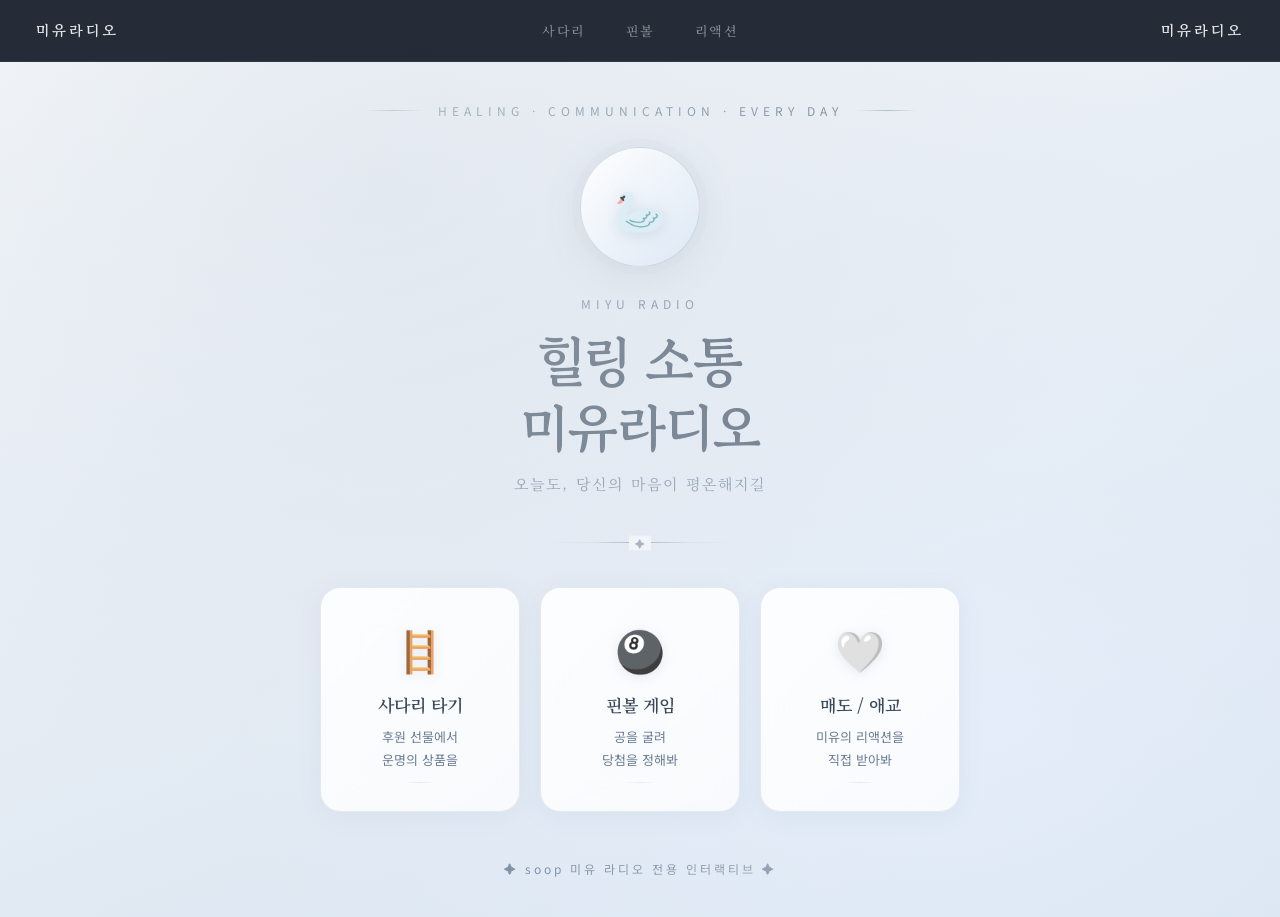
==== index.html @ f124b3e9 "refactor: CSS/JS 인라인 코드 외부 파일 분리 (index, ladder, pinball, reaction) Co-Authored-By: Claude Sonnet 4." ====
﻿<!DOCTYPE html>
<html lang="ko">
<head>
<meta charset="UTF-8">
<meta name="viewport" content="width=device-width, initial-scale=1.0">
<title>힐링 소통 미유라디오</title>
<link rel="preconnect" href="https://fonts.googleapis.com">
<link href="https://fonts.googleapis.com/css2?family=Noto+Serif+KR:wght@300;400;500;600;700&family=Noto+Sans+KR:wght@300;400;500&family=Gowun+Batang:wght@400;700&display=swap" rel="stylesheet">
<link rel="stylesheet" href="css/index.css">
</head>
<body>

<nav class="g-nav">
  <a class="g-nav-brand" href="index.html">미유라디오</a>
  <div class="g-nav-links">
    <a class="g-nav-link" href="ladder.html">사다리</a>
    <a class="g-nav-link" href="pinball.html">핀볼</a>
    <a class="g-nav-link" href="reaction.html">리액션</a>
  </div>
  <a class="g-nav-brand" href="index.html">미유라디오</a>
</nav>

<canvas id="snow-canvas"></canvas>

<!-- ════ INTRO ════ -->
<section id="page-intro" class="page active">
  <div class="intro-ornament">HEALING · COMMUNICATION · EVERY DAY</div>
  <div class="intro-logo-wrap"></div>
  <div class="intro-tag">MIYU RADIO</div>
  <h1 class="intro-title">힐링 소통<br>미유라디오</h1>
  <p class="intro-subtitle">오늘도, 당신의 마음이 평온해지길</p>
  <div class="intro-divider"></div>
  <div class="menu-cards">
    <div class="menu-card" onclick="location.href='ladder.html'">
      <span class="menu-card-icon">🪜</span>
      <div class="menu-card-title">사다리 타기</div>
      <div class="menu-card-desc">후원 선물에서<br>운명의 상품을</div>
      <div class="menu-card-line"></div>
    </div>
    <div class="menu-card" onclick="location.href='pinball.html'">
      <span class="menu-card-icon">🎱</span>
      <div class="menu-card-title">핀볼 게임</div>
      <div class="menu-card-desc">공을 굴려<br>당첨을 정해봐</div>
      <div class="menu-card-line"></div>
    </div>
    <div class="menu-card" onclick="location.href='reaction.html'">
      <span class="menu-card-icon">🤍</span>
      <div class="menu-card-title">매도 / 애교</div>
      <div class="menu-card-desc">미유의 리액션을<br>직접 받아봐</div>
      <div class="menu-card-line"></div>
    </div>
  </div>
  <p class="intro-foot">✦ soop 미유 라디오 전용 인터랙티브 ✦</p>
</section>

<!-- ════ LADDER ════ -->
<section id="page-ladder" class="page sub-page">
  <div class="sub-topbar">
    <div class="back-btn" onclick="goTo('intro')">
      <svg viewBox="0 0 16 16" fill="none" stroke="currentColor" stroke-width="1.8" stroke-linecap="round"><path d="M10 3L5 8l5 5"/></svg>
      홈
    </div>
    <div class="topbar-title">🪜 사다리 타기</div>
    <div class="topbar-right"></div>
  </div>

  <div class="section-head">
    <div class="section-orn">LADDER GAME</div>
    <div class="section-title-main">미유 사다리</div>
  </div>

  <!-- Tier cards — 4개 항상 전체 목록 표시, 클릭 시 아래 expanded 열림 -->
  <div class="tier-row" id="tier-row"></div>
  <div class="tier-expanded" id="tier-expanded">
    <div class="exp-header">
      <div class="exp-num" id="exp-num">1426</div>
      <div>
        <div class="exp-rule" id="exp-rule">3택 2벌칙</div>
        <div style="font-size:11px;color:var(--smoky);margin-top:2px;" id="exp-sub">상품 3개 선택 후 벌칙 2개 선택</div>
      </div>
    </div>
    <div class="exp-divider"></div>

    <!-- step tabs -->
    <div class="step-tabs" id="step-tabs">
      <div class="step-tab active" id="tab-items">① 상품 선택</div>
      <div class="step-tab" id="tab-penalty" style="display:none;">② 벌칙 선택</div>
      <div class="step-tab" id="tab-play">③ 사다리 타기</div>
    </div>

    <!-- items section -->
    <div class="items-section" id="section-items">
      <div class="sel-status"><span id="items-status">0 / 0 선택</span><button class="btn-ghost" onclick="clearItems()">초기화</button></div>
      <div class="items-grid" id="items-grid"></div>
      <div class="cta-row"><button class="btn-primary" onclick="goToStep('penalty')">다음 →</button></div>
    </div>

    <!-- penalty section -->
    <div class="items-section" id="section-penalty" style="display:none;">
      <div class="sel-status"><span id="penalty-status">0 / 0 선택</span><button class="btn-ghost" onclick="clearPenalties()">초기화</button></div>
      <div class="penalty-grid" id="penalty-grid"></div>
      <div class="cta-row">
        <button class="btn-ghost" onclick="goToStep('items')">← 이전</button>
        <button class="btn-primary" onclick="goToStep('play')">사다리 타기 →</button>
      </div>
    </div>

    <!-- play section -->
    <div class="items-section" id="section-play" style="display:none;">
      <div style="text-align:center;padding:20px 0 10px;">
        <p style="font-size:12px;color:var(--smoky);margin-bottom:20px;letter-spacing:.5px;">숫자를 선택하면 사다리가 시작됩니다</p>
        <div class="num-row" id="num-row"></div>
      </div>
      <div class="cta-row" style="justify-content:flex-start;">
        <button class="btn-ghost" onclick="goToStep('penalty')">← 이전</button>
      </div>
    </div>
  </div>
</section>

<!-- ════ PINBALL ════ -->
<section id="page-pinball" class="page sub-page">
  <div class="sub-topbar">
    <div class="back-btn" onclick="goTo('intro')">
      <svg viewBox="0 0 16 16" fill="none" stroke="currentColor" stroke-width="1.8" stroke-linecap="round"><path d="M10 3L5 8l5 5"/></svg>
      홈
    </div>
    <div class="topbar-title">🎱 핀볼 게임</div>
    <div class="topbar-right"></div>
  </div>
  <div class="section-head">
    <div class="section-orn">PINBALL GAME</div>
    <div class="section-title-main">SOS 핀볼 게임</div>
  </div>
  <div class="pinball-layout">
    <div>
      <div style="margin-bottom:12px;">
        <span style="font-family:'Noto Serif KR',serif;font-size:13px;font-weight:600;color:var(--slate);">당첨 리스트</span>
        <span style="font-size:11px;color:var(--smoky);margin-left:8px;">3개 선택</span>
      </div>
      <div class="ball-grid" id="pball-grid"></div>
      <div class="sel-status" style="margin-top:14px;"><span id="pball-status">0 / 3 선택</span><button class="btn-ghost" onclick="clearPball()">초기화</button></div>
      <div class="cta-row"><button class="btn-primary" onclick="launchPinball()">🎱 핀볼 발사!</button></div>
    </div>
    <div>
      <div class="penalty-panel">
        <div class="panel-title">벌칙 리스트 (1택)</div>
        <div id="pen-list"></div>
        <div class="pen-note">공 3개 선택 후<br>벌칙 1개 선택<br>핀볼로 최종 결정!</div>
      </div>
    </div>
  </div>
</section>

<!-- ════ REACTION ════ -->
<section id="page-reaction" class="page sub-page">
  <div class="sub-topbar">
    <div class="back-btn" onclick="goTo('intro')">
      <svg viewBox="0 0 16 16" fill="none" stroke="currentColor" stroke-width="1.8" stroke-linecap="round"><path d="M10 3L5 8l5 5"/></svg>
      홈
    </div>
    <div class="topbar-title">🤍 매도 / 애교</div>
    <div class="topbar-right"></div>
  </div>
  <div class="section-head">
    <div class="section-orn">REACTION BOARD</div>
    <div class="section-title-main">미유 리액션</div>
  </div>
  <div class="reaction-wrap">
    <div class="r-toggle">
      <button class="r-toggle-btn love-active" id="rtb-love" onclick="setMode('love')">💗 애교 모드</button>
      <button class="r-toggle-btn" id="rtb-mad" onclick="setMode('mad')">😤 매도 모드</button>
    </div>

    <!-- 모드 배너 -->
    <div class="mode-banner love-bg" id="mode-banner">
      <div class="banner-em" id="banner-em">🥰</div>
      <div class="banner-text">
        <div class="banner-mode" id="banner-mode">AEGYO MODE</div>
        <div class="banner-title" id="banner-title">애교 모드 ON!</div>
        <div class="banner-desc" id="banner-desc">키워드를 선택하거나 랜덤으로 뽑아봐요 💕</div>
      </div>
    </div>

    <!-- 키워드 그리드 -->
    <div class="kw-top-row">
      <span class="kw-mode-label" id="kw-mode-label">AEGYO · 40</span>
      <button class="random-btn" onclick="randomKeyword()">🎲 랜덤 뽑기</button>
    </div>
    <div class="kw-grid love-grid" id="kw-grid"></div>

    <!-- 대사 카드 -->
    <div class="script-box love-box" id="script-box" style="display:none;">
      <div class="script-header">
        <div class="script-kw-badge" id="script-kw-badge">💗 키워드</div>
        <span class="script-line-count" id="script-line-count"></span>
      </div>
      <hr class="script-divider">
      <div class="script-lines" id="script-lines"></div>
      <div class="script-actions">
        <button class="copy-btn" id="copy-btn" onclick="copyScript()">📋 전체 복사</button>
      </div>
    </div>
  </div>
</section>

<!-- ════ LADDER MODAL ════ -->
<div class="modal-overlay" id="ladder-modal">
  <div class="modal-box" id="ladder-modal-box">
    <button class="modal-close" onclick="closeModal('ladder-modal')">✕</button>
    <div class="modal-title" id="lm-title">🪜 미유 사다리</div>

    <!-- STEP A: 숫자 선택 화면 -->
    <div id="lm-step-pick">
      <div class="lm-pick-desc">번호를 선택하세요</div>
      <div class="num-row" id="lm-numrow"></div>
      <!-- 선택된 상품 미리보기 -->
      <div class="lm-items-preview" id="lm-items-preview"></div>
      <!-- 도전 버튼 (번호 선택 후 활성화) -->
      <div style="text-align:center;margin-top:24px;">
        <button class="lm-start-btn" id="lm-start-btn" onclick="launchLadderAnim()" disabled>도전 !</button>
      </div>
    </div>

    <!-- STEP B: 사다리 애니메이션 화면 -->
    <div id="lm-step-play" style="display:none;">
      <div class="ladder-canvas-wrap">
        <canvas id="ladder-canvas" width="580" height="420"></canvas>
        <!-- 중간 블러 오버레이 -->
        <div class="ladder-blur-mid" id="ladder-blur-mid"></div>
      </div>
      <!-- 결과 공개 -->
      <div id="reveal-area" style="display:none;margin-top:16px;">
        <div class="result-wrap" id="lm-result" style="display:none;">
          <div class="result-label">🎉 당첨 결과</div>
          <div class="result-text" id="lm-result-text"></div>
        </div>
        <button class="reveal-btn" id="reveal-btn" onclick="revealResult()">✦ 결과 공개 ✦</button>
      </div>
      <div class="cta-row" style="margin-top:16px;justify-content:center;">
        <button class="btn-ghost" onclick="resetLadderModal()">← 다시 선택</button>
        <button class="btn-ghost" onclick="closeModal('ladder-modal')">닫기</button>
      </div>
    </div>
  </div>
</div>

<!-- ════ PINBALL MODAL ════ -->
<div class="modal-overlay" id="pball-modal">
  <div class="modal-box" style="text-align:center;">
    <button class="modal-close" onclick="closeModal('pball-modal')">✕</button>
    <div class="modal-title">🎱 핀볼 결과</div>
    <div class="modal-sub" id="pb-sub"></div>
    <canvas id="pball-canvas" width="520" height="340" style="border-radius:12px;display:block;margin:12px auto;max-width:100%;"></canvas>
    <div id="pb-reveal-area" style="display:none;">
      <div class="result-wrap" id="pb-result" style="display:none;">
        <div class="result-label">🎉 운명의 선택</div>
        <div class="result-text" id="pb-result-text"></div>
      </div>
      <button class="reveal-btn" id="pb-reveal-btn" onclick="revealPballResult()">✦ 결과 공개 ✦</button>
    </div>
    <div class="cta-row" style="margin-top:16px;justify-content:center;">
      <button class="btn-ghost" onclick="closeModal('pball-modal')">닫기</button>
      <button class="btn-primary" onclick="runPballAnim()">🎱 다시 발사!</button>
    </div>
  </div>
</div>

<script src="js/index.js"></script>
</body>
</html>
---- css/index.css ----
﻿:root {
  --pure:    #FFFFFF;
  --mist:    #F2F4F7;
  --moonlit: #DCE3EB;
  --smoky:   #A7B4C6;
  --slate:   #6B7C93;
  --ink:     #3a4a5c;
  --accent:  #8fa8c4;
  --pale-b:  #EAF2FF;
  --lavender:#EDE7FA;
  --gold:    #c8b89a;
}
*{margin:0;padding:0;box-sizing:border-box;}
html{scroll-behavior:smooth;}
body{background:var(--mist);font-family:'Noto Sans KR',sans-serif;color:var(--ink);overflow-x:hidden;}

/* ── PARTICLES ── */
#snow-canvas{position:fixed;inset:0;pointer-events:none;z-index:0;opacity:.7;}

/* ── PAGE SYSTEM ── */
.page{display:none;min-height:100vh;position:relative;z-index:1;}
.page.active{display:block;}

/* ════════════════════════════════
   INTRO
════════════════════════════════ */
#page-intro{
  background: linear-gradient(160deg, #f8fafc 0%, #e8eef5 40%, #d8e4f0 100%);
  display:flex; flex-direction:column; align-items:center; justify-content:center;
  min-height:100vh; text-align:center; padding:102px 20px 40px;
  position:relative; overflow:hidden;
}
#page-intro.active{display:flex;}

/* misty overlay */
#page-intro::before{
  content:''; position:absolute; inset:0;
  background: radial-gradient(ellipse at 30% 20%, rgba(220,227,235,.6) 0%, transparent 60%),
              radial-gradient(ellipse at 75% 80%, rgba(234,242,255,.5) 0%, transparent 55%);
  pointer-events:none;
}

.intro-ornament{
  font-size:12px; letter-spacing:5px; color:var(--slate); text-transform:uppercase;
  margin-bottom:28px; font-weight:400;
  display:flex; align-items:center; gap:14px;
}
.intro-ornament::before,.intro-ornament::after{
  content:''; display:block; width:60px; height:1px;
  background:linear-gradient(90deg,transparent,var(--smoky),transparent);
}

.intro-logo-wrap{
  width:120px; height:120px; border-radius:50%; margin:0 auto 28px;
  background:linear-gradient(135deg,#ffffff,#dce8f5);
  border:1.5px solid rgba(167,180,198,.4);
  box-shadow: 0 8px 40px rgba(107,124,147,.12), 0 0 0 8px rgba(220,227,235,.35);
  display:flex; align-items:center; justify-content:center;
  position:relative;
}
.intro-logo-wrap::before{
  content:'🦢'; font-size:42px; filter:drop-shadow(0 2px 8px rgba(107,124,147,.2));
}

.intro-tag{
  font-size:12px; letter-spacing:5px; color:var(--slate); font-weight:400; margin-bottom:14px;
}
.intro-title{
  font-family:'Gowun Batang',serif; font-size:clamp(34px,6vw,54px); font-weight:700;
  color:var(--ink); line-height:1.25; margin-bottom:12px;
  letter-spacing:-1px;
}
.intro-subtitle{
  font-family:'Noto Serif KR',serif; font-size:15px; color:var(--slate); font-weight:400;
  letter-spacing:2px; margin-bottom:48px;
}

.intro-divider{
  width:200px; height:1px; margin:0 auto 44px;
  background:linear-gradient(90deg,transparent,var(--moonlit),var(--smoky),var(--moonlit),transparent);
  position:relative;
}
.intro-divider::before{
  content:'✦'; position:absolute; top:50%; left:50%; transform:translate(-50%,-50%);
  color:var(--smoky); font-size:10px; background:var(--mist); padding:0 6px;
}

.menu-cards{
  display:flex; gap:20px; flex-wrap:wrap; justify-content:center; margin-bottom:48px;
}
.menu-card{
  width:200px; padding:32px 20px 28px;
  background:rgba(255,255,255,.75);
  border:1px solid rgba(167,180,198,.25);
  border-radius:20px; cursor:pointer; text-align:center;
  backdrop-filter:blur(16px);
  box-shadow:0 4px 24px rgba(107,124,147,.08);
  transition:all .35s cubic-bezier(.34,1.56,.64,1);
  position:relative; overflow:hidden;
}
.menu-card::before{
  content:''; position:absolute; inset:0;
  background:linear-gradient(135deg,rgba(255,255,255,.6),transparent);
  border-radius:20px;
}
.menu-card:hover{
  transform:translateY(-8px);
  box-shadow:0 16px 48px rgba(107,124,147,.15);
  border-color:rgba(143,168,196,.4);
}
.menu-card-icon{font-size:40px;margin-bottom:14px;display:block;filter:drop-shadow(0 2px 6px rgba(107,124,147,.15));}
.menu-card-title{
  font-family:'Noto Serif KR',serif; font-size:17px; font-weight:600;
  color:var(--ink); margin-bottom:8px; position:relative;
}
.menu-card-desc{font-size:13px;color:var(--slate);line-height:1.8;position:relative;}
.menu-card-line{
  width:30px;height:1px;margin:10px auto 0;
  background:linear-gradient(90deg,transparent,var(--moonlit),transparent);
}

.intro-foot{font-size:12px;color:var(--slate);letter-spacing:3px;font-weight:400;}

/* ════════════════════════════════
   SHARED LAYOUT
════════════════════════════════ */
.sub-page{
  background:linear-gradient(160deg,#f8fafc 0%,#e8eef5 50%,#dce8f5 100%);
  min-height:100vh; padding:0 0 60px;
  position:relative; overflow-y:auto; overflow-x:hidden;
}
.sub-page.active{display:block;}

/* top bar */
.sub-topbar{
  display:flex; align-items:center; justify-content:space-between;
  padding:20px 32px 0; position:relative; z-index:10;
}
.back-btn{
  display:flex; align-items:center; gap:8px; cursor:pointer;
  font-size:12px; color:var(--smoky); letter-spacing:1px;
  padding:8px 18px; border-radius:20px;
  border:1px solid rgba(167,180,198,.3);
  background:rgba(255,255,255,.6); backdrop-filter:blur(8px);
  transition:all .2s;
}
.back-btn:hover{color:var(--slate);border-color:var(--smoky);}
.back-btn svg{width:13px;height:13px;}

.topbar-title{
  position:absolute;left:50%;transform:translateX(-50%);
  font-family:'Noto Serif KR',serif; font-size:15px; font-weight:500;
  color:var(--slate); letter-spacing:2px;
}
.topbar-right{width:80px;}

/* section title */
.section-head{
  text-align:center; padding:28px 20px 20px;
}
.section-orn{
  font-size:11px;letter-spacing:5px;color:var(--slate);text-transform:uppercase;
  margin-bottom:10px; display:flex; align-items:center; justify-content:center; gap:12px;
}
.section-orn::before,.section-orn::after{
  content:''; display:block; width:40px; height:1px;
  background:linear-gradient(90deg,transparent,var(--smoky));
}
.section-orn::after{background:linear-gradient(90deg,var(--smoky),transparent);}
.section-title-main{
  font-family:'Gowun Batang',serif; font-size:clamp(22px,4vw,30px); font-weight:700;
  color:var(--ink); letter-spacing:-0.5px;
}

/* ════════════════════════════════
   LADDER PAGE
════════════════════════════════ */
#page-ladder{}

/* ── TIER ROW: 4개 나란히, 높이 통일 ── */
.tier-row{
  display:grid;
  grid-template-columns: repeat(4, 1fr);
  gap:16px;
  padding:0 28px;
  /* 19개 아이템 × 32px행 + 헤더(~130px) */
  grid-auto-rows: minmax(740px, auto);
  align-items: stretch;
}

/* 모든 카드: 동일한 높이, 스크롤 없이 전부 표시 */
.tier-card{
  background:rgba(255,255,255,.62);
  border:1.5px solid rgba(167,180,198,.22);
  border-radius:20px;
  padding:22px 18px 20px;
  cursor:pointer; position:relative;
  backdrop-filter:blur(14px);
  box-shadow:0 4px 20px rgba(107,124,147,.06);
  transition:border-color .3s, box-shadow .3s, opacity .3s, filter .3s, transform .35s cubic-bezier(.34,1.56,.64,1);
  display:flex; flex-direction:column;
  min-height:0;
  height:100%;      /* 그리드 행 높이 꽉 채움 */
}
.tier-card::before{
  content:''; position:absolute; inset:0;
  background:linear-gradient(160deg,rgba(255,255,255,.5),transparent);
  border-radius:20px; pointer-events:none;
}
.tier-card:hover{
  transform:translateY(-4px);
  box-shadow:0 12px 36px rgba(107,124,147,.13);
  border-color:rgba(143,168,196,.38);
}

/* 포커스 카드 */
.tier-card.focused{
  background:rgba(255,255,255,.97);
  border-color:var(--accent);
  border-width:2px;
  box-shadow:0 18px 52px rgba(107,124,147,.18), 0 0 0 4px rgba(143,168,196,.13);
  transform:translateY(-6px);
  z-index:5;
}

/* 나머지 카드 흐리게 */
.tier-row.has-focus .tier-card:not(.focused){
  opacity:.45;
  filter:saturate(.6);
}

/* 숫자 */
.tier-num{
  font-family:'Gowun Batang',serif;
  font-size:34px; font-weight:700;
  color:var(--ink); line-height:1;
  text-align:center;
  margin-bottom:2px;
  flex-shrink:0;
  transition:all .3s;
}
.tier-card.focused .tier-num{ color:var(--slate); }

.tier-star{
  font-size:10px; color:var(--slate); letter-spacing:3px;
  text-align:center; margin-bottom:8px; flex-shrink:0;
}

.tier-rule-badge{
  display:block; text-align:center;
  padding:5px 10px; border-radius:20px;
  font-size:11.5px; font-weight:500; letter-spacing:.6px;
  background:rgba(167,180,198,.12); color:var(--slate);
  border:1px solid rgba(167,180,198,.28);
  margin-bottom:10px;
  flex-shrink:0;
  transition:all .3s;
}
.tier-card.focused .tier-rule-badge{
  background:rgba(143,168,196,.18); color:var(--ink);
  border-color:var(--accent);
}

/* 목록 구분선 */
.tier-list-divider{
  width:100%; height:1px; margin-bottom:8px; flex-shrink:0;
  background:linear-gradient(90deg,transparent,rgba(167,180,198,.4),transparent);
}

/* 전체 목록: flex 나머지 공간 채움, 스크롤 없음 */
.tier-items-list{
  flex:1;
  display:flex; flex-direction:column;
  overflow:hidden;       /* 스크롤 없음 */
  min-height:0;
}

/* 아이템 행: flex로 균등 분배 */
.tier-item-row{
  flex:1;
  display:flex; align-items:center; gap:6px;
  padding:0 8px;
  border-bottom:1px solid rgba(167,180,198,.1);
  transition:background .15s, color .15s;
  min-height:28px;   /* 최소 행 높이 보장 */
}
.tier-item-row:last-child{ border-bottom:none; }

.tier-item-dot{
  width:3px; height:3px; border-radius:50%; flex-shrink:0;
  background:rgba(167,180,198,.45);
  transition:background .15s;
}

/* 아이템 텍스트 */
.tier-item-text{
  font-size:12px; color:var(--slate); line-height:1.45;
  transition:color .15s, font-size .2s;
  flex:1;
  word-break:keep-all;
}

/* 포커스 카드 목록 */
.tier-card.focused .tier-item-row{
  border-bottom-color:rgba(167,180,198,.13);
}
.tier-card.focused .tier-item-text{
  font-size:13px;
  color:var(--ink);
}
.tier-card.focused .tier-item-dot{ background:var(--accent); }
.tier-card.focused .tier-item-row:hover{
  background:rgba(143,168,196,.08);
  border-radius:6px;
}
.tier-card.focused .tier-item-row:hover .tier-item-text{ color:var(--slate); }

/* expanded tier panel — tier-row 바로 아래 full width */
.tier-expanded{
  margin:20px 28px 28px;
  background:rgba(255,255,255,.88);
  border:1.5px solid rgba(143,168,196,.3);
  border-radius:20px;
  padding:32px 32px 28px;
  backdrop-filter:blur(16px);
  box-shadow:0 8px 40px rgba(107,124,147,.12);
  display:none;
}
.tier-expanded.visible{display:block;}
.exp-header{
  display:flex; align-items:baseline; gap:12px; margin-bottom:20px;
}
.exp-num{
  font-family:'Gowun Batang',serif; font-size:48px; font-weight:700; color:var(--ink); line-height:1;
}
.exp-rule{
  font-size:12px; color:var(--smoky); letter-spacing:2px;
}
.exp-divider{width:100%;height:1px;background:linear-gradient(90deg,var(--moonlit),transparent);margin-bottom:20px;}

/* step tabs */
.step-tabs{display:flex;gap:0;margin-bottom:20px;}
.step-tab{
  flex:1; padding:10px; text-align:center;
  font-size:12px; letter-spacing:1px; color:var(--smoky);
  border-bottom:2px solid var(--moonlit); cursor:pointer;
  transition:all .2s; font-family:'Noto Serif KR',serif;
}
.step-tab.active{color:var(--slate);border-bottom-color:var(--slate);}
.step-tab.done{color:var(--accent);border-bottom-color:var(--accent);}

/* items grid */
.items-section{margin-bottom:20px;}
.items-grid{
  display:grid; gap:8px;
  grid-template-columns:repeat(auto-fill,minmax(160px,1fr));
}
.item-chip{
  padding:12px 15px; border-radius:12px;
  background:rgba(255,255,255,.7);
  border:1px solid rgba(167,180,198,.2);
  font-size:13px; color:var(--ink); cursor:pointer;
  transition:all .22s cubic-bezier(.34,1.56,.64,1);
  position:relative; line-height:1.5;
  font-family:'Noto Sans KR',sans-serif;
}
.item-chip:hover{
  transform:translateY(-3px);
  border-color:rgba(143,168,196,.4);
  box-shadow:0 6px 18px rgba(107,124,147,.1);
}
.item-chip.selected{
  background:rgba(143,168,196,.15);
  border-color:var(--accent);
  color:var(--slate);
}
.item-chip.selected::after{
  content:'✓'; position:absolute; top:5px; right:8px;
  font-size:9px; color:var(--accent);
}

/* penalty grid */
.penalty-grid{
  display:grid; gap:8px;
  grid-template-columns:repeat(auto-fill,minmax(140px,1fr));
}
.penalty-chip{
  padding:11px 14px; border-radius:12px;
  background:rgba(255,255,255,.6);
  border:1px solid rgba(167,180,198,.2);
  font-size:13px; color:var(--ink); cursor:pointer;
  transition:all .22s cubic-bezier(.34,1.56,.64,1);
  display:flex; align-items:center; gap:8px;
}
.penalty-chip:hover{border-color:rgba(143,168,196,.4);transform:translateY(-2px);}
.penalty-chip.selected{
  background:rgba(200,184,154,.12);
  border-color:var(--gold);
  color:var(--slate);
}
.p-icon{font-size:16px;flex-shrink:0;}

/* sel count */
.sel-status{
  display:flex; align-items:center; justify-content:space-between;
  margin-bottom:14px; font-size:12px; color:var(--smoky);
}
.sel-status span{color:var(--slate);font-weight:500;}

/* cta row */
.cta-row{display:flex;gap:10px;flex-wrap:wrap;justify-content:flex-end;margin-top:20px;}
.btn-ghost{
  padding:10px 24px; border-radius:50px; cursor:pointer;
  border:1px solid rgba(167,180,198,.35); background:transparent;
  font-size:12px; color:var(--smoky); letter-spacing:.5px;
  font-family:'Noto Sans KR',sans-serif;
  transition:all .2s;
}
.btn-ghost:hover{border-color:var(--smoky);color:var(--slate);}
.btn-primary{
  padding:11px 32px; border-radius:50px; cursor:pointer;
  background:linear-gradient(135deg,var(--slate),var(--accent));
  border:none; color:#fff; font-size:13px; font-weight:500;
  letter-spacing:.5px; font-family:'Noto Sans KR',sans-serif;
  box-shadow:0 4px 16px rgba(107,124,147,.25);
  transition:all .25s;
}
.btn-primary:hover{transform:translateY(-2px);box-shadow:0 8px 24px rgba(107,124,147,.3);}

/* ── MODAL OVERLAY & BOX ── */
.modal-overlay{
  position:fixed; inset:0; z-index:2000;
  background:rgba(30,40,55,.55); backdrop-filter:blur(14px);
  display:flex; align-items:flex-start; justify-content:center;
  padding-top:48px;
  opacity:0; pointer-events:none;
  transition:opacity .3s;
}
.modal-overlay.open{ opacity:1; pointer-events:all; }

.modal-box{
  background:linear-gradient(160deg,#f8fafc 0%,#eaf0f7 100%);
  border:1.5px solid rgba(143,168,196,.3);
  border-radius:24px;
  padding:40px 36px 32px;
  width:min(680px,94vw); max-height:calc(100vh - 72px);
  overflow-y:auto;
  box-shadow:0 8px 60px rgba(30,40,55,.22), 0 0 0 1px rgba(255,255,255,.6) inset;
  /* 위에서 내려오는 애니메이션 */
  transform:translateY(-28px) scale(.98);
  transition:transform .38s cubic-bezier(.34,1.56,.64,1);
  position:relative;
}
.modal-overlay.open .modal-box{ transform:translateY(0) scale(1); }

/* X 닫기 버튼 — 우측 상단 고정, 눈에 잘 띄게 */
.modal-close{
  position:absolute; top:14px; right:16px;
  width:34px; height:34px; border-radius:50%;
  background:rgba(167,180,198,.15);
  border:1px solid rgba(167,180,198,.28);
  display:flex; align-items:center; justify-content:center;
  cursor:pointer; font-size:15px; color:var(--slate);
  transition:all .2s; line-height:1;
}
.modal-close:hover{
  background:rgba(107,124,147,.15);
  color:var(--ink);
  transform:rotate(90deg);
}

.modal-title{
  font-family:'Gowun Batang',serif; font-size:22px; font-weight:700;
  color:var(--ink); margin-bottom:6px; text-align:center;
}
.modal-sub{font-size:13px;color:var(--slate);text-align:center;letter-spacing:.5px;margin-bottom:20px;}

/* number picker row */
.num-row{
  display:flex; gap:10px; justify-content:center; margin-bottom:24px; flex-wrap:wrap;
}
.num-ball{
  width:52px;height:52px;border-radius:50%;
  background:rgba(255,255,255,.8);
  border:1.5px solid rgba(167,180,198,.3);
  display:flex;align-items:center;justify-content:center;
  font-family:'Gowun Batang',serif;font-size:20px;font-weight:700;color:var(--ink);
  cursor:pointer;
  box-shadow:0 4px 14px rgba(107,124,147,.1);
  transition:all .25s cubic-bezier(.34,1.56,.64,1);
}
.num-ball:hover{transform:scale(1.1);box-shadow:0 8px 24px rgba(107,124,147,.18);}
.num-ball.picked{
  background:linear-gradient(135deg,#dce8f5,#c8d8ec);
  border-color:var(--accent);
  color:var(--slate);
  box-shadow:0 0 0 3px rgba(143,168,196,.2), 0 8px 24px rgba(107,124,147,.15);
  transform:scale(1.12);
}

#ladder-canvas{display:block;margin:0 auto 20px;border-radius:12px;max-width:100%;}

/* result reveal */
.result-wrap{
  background:rgba(255,255,255,.7); border:1px solid rgba(167,180,198,.3);
  border-radius:16px; padding:20px; text-align:center; margin-bottom:18px;
}
.result-label{font-size:11px;letter-spacing:3px;color:var(--slate);margin-bottom:8px;text-transform:uppercase;}
.result-text{
  font-family:'Gowun Batang',serif; font-size:26px; font-weight:700;
  color:var(--ink);
}
.result-text span{color:var(--slate);}

/* ── LADDER MODAL 전용 ── */
.lm-pick-desc{
  text-align:center; font-size:12px; color:var(--smoky);
  letter-spacing:1px; margin-bottom:18px;
}

/* 선택한 번호 강조 */
.num-ball.picked{
  background:linear-gradient(135deg,#dce8f5,#c8d8ec);
  border-color:var(--accent);
  color:var(--slate);
  box-shadow:0 0 0 3px rgba(143,168,196,.2), 0 8px 24px rgba(107,124,147,.15);
  transform:scale(1.15);
}

/* 상품 미리보기 */
.lm-items-preview{
  display:flex; flex-wrap:wrap; gap:8px;
  justify-content:center; margin-top:20px;
}
.lm-item-tag{
  padding:7px 16px; border-radius:20px;
  background:rgba(255,255,255,.75);
  border:1px solid rgba(167,180,198,.3);
  font-size:12px; color:var(--ink);
  font-family:'Noto Serif KR',serif;
  box-shadow:0 2px 8px rgba(107,124,147,.07);
}

/* 도전 버튼 */
.lm-start-btn{
  padding:13px 52px; border-radius:50px; cursor:pointer;
  font-family:'Gowun Batang',serif; font-size:18px; font-weight:700;
  letter-spacing:2px; color:#fff;
  background:linear-gradient(135deg,var(--slate),var(--accent));
  border:none;
  box-shadow:0 6px 24px rgba(107,124,147,.28);
  transition:all .25s;
  position:relative; overflow:hidden;
}
.lm-start-btn::before{
  content:''; position:absolute; inset:0;
  background:linear-gradient(135deg,rgba(255,255,255,.15),transparent);
}
.lm-start-btn:hover:not(:disabled){
  transform:translateY(-3px) scale(1.03);
  box-shadow:0 10px 32px rgba(107,124,147,.35);
}
.lm-start-btn:disabled{
  background:rgba(167,180,198,.3); color:rgba(107,124,147,.5);
  box-shadow:none; cursor:not-allowed;
}

/* 캔버스 감싸는 컨테이너 + 블러 레이어 */
.ladder-canvas-wrap{
  position:relative; border-radius:14px; overflow:hidden;
  margin-bottom:4px;
}
#ladder-canvas{
  display:block; width:100%; height:auto;
  border-radius:14px;
}
/* 사다리 중간 구간 블러 */
.ladder-blur-mid{
  position:absolute;
  left:0; right:0;
  /* 위 20% ~ 아래 20% 사이 구간만 블러 */
  top:20%; height:60%;
  background:rgba(232,238,245,.55);
  backdrop-filter:blur(6px);
  -webkit-backdrop-filter:blur(6px);
  pointer-events:none;
  /* 위아래 페이드 */
  -webkit-mask-image:linear-gradient(to bottom,
    transparent 0%, black 12%, black 88%, transparent 100%);
  mask-image:linear-gradient(to bottom,
    transparent 0%, black 12%, black 88%, transparent 100%);
  transition:opacity .4s;
}
.ladder-blur-mid.hide{ opacity:0; }

.reveal-btn{
  padding:11px 36px; border-radius:50px; cursor:pointer;
  background:rgba(255,255,255,.8); border:1.5px solid rgba(167,180,198,.4);
  font-size:13px; color:var(--slate); letter-spacing:1px;
  font-family:'Noto Serif KR',serif;
  box-shadow:0 4px 14px rgba(107,124,147,.1);
  transition:all .25s; display:block; margin:0 auto;
}
.reveal-btn:hover{background:rgba(255,255,255,.95);transform:translateY(-2px);box-shadow:0 8px 24px rgba(107,124,147,.15);}

/* ════════════════════════════════
   PINBALL PAGE
════════════════════════════════ */
.pinball-layout{
  display:grid; grid-template-columns:1fr 260px; gap:20px;
  padding:0 24px 20px;
}
.ball-grid{
  display:grid; grid-template-columns:repeat(4,1fr); gap:10px;
}
.ball-card{
  aspect-ratio:1; border-radius:50%;
  background:radial-gradient(circle at 35% 30%, rgba(255,255,255,.9), rgba(220,232,245,.7) 50%, rgba(143,168,196,.3));
  border:1.5px solid rgba(167,180,198,.3);
  display:flex;flex-direction:column;align-items:center;justify-content:center;
  cursor:pointer; text-align:center; padding:8px;
  box-shadow:0 4px 16px rgba(107,124,147,.1), inset 0 1px 0 rgba(255,255,255,.8);
  transition:all .3s cubic-bezier(.34,1.56,.64,1);
}
.ball-card:hover{transform:scale(1.08) translateY(-3px);box-shadow:0 10px 30px rgba(107,124,147,.18);}
.ball-card.selected{
  background:radial-gradient(circle at 35% 30%,rgba(255,255,255,.95),rgba(180,200,225,.8) 50%,rgba(107,124,147,.4));
  border-color:var(--accent);
  box-shadow:0 0 0 3px rgba(143,168,196,.2), 0 8px 24px rgba(107,124,147,.18);
}
.ball-n{font-size:10px;color:rgba(107,124,147,.7);margin-bottom:2px;}
.ball-ic{font-size:20px;margin-bottom:4px;}
.ball-tx{font-size:11px;font-weight:500;color:var(--ink);line-height:1.4;word-break:keep-all;}

.penalty-panel{
  background:rgba(255,255,255,.65); border:1px solid rgba(167,180,198,.25);
  border-radius:18px; padding:20px; backdrop-filter:blur(12px);
}
.panel-title{
  font-family:'Noto Serif KR',serif; font-size:13px; font-weight:600;
  color:var(--slate); margin-bottom:14px; text-align:center; letter-spacing:1px;
}
.pen-item{
  display:flex;align-items:center;gap:8px;padding:10px 12px;
  border-radius:10px; cursor:pointer;
  border:1px solid rgba(167,180,198,.15);
  background:rgba(255,255,255,.4);
  margin-bottom:6px; transition:all .2s;
  font-size:13px;color:var(--ink);
}
.pen-item:hover{border-color:rgba(143,168,196,.35);background:rgba(255,255,255,.7);}
.pen-item.selected{background:rgba(200,184,154,.1);border-color:var(--gold);}
.pen-note{
  margin-top:14px;padding:12px;border-radius:10px;
  background:rgba(167,180,198,.08);
  font-size:12px;color:var(--slate);line-height:1.8;text-align:center;
  border:1px solid rgba(167,180,198,.15);
}

/* ════════════════════════════════
   REACTION PAGE
════════════════════════════════ */
.reaction-wrap{max-width:860px;margin:0 auto;padding:0 24px 32px;}

/* ── 모드 토글 ── */
.r-toggle{
  display:flex;gap:0;justify-content:center;margin-bottom:24px;
  border-radius:50px; background:rgba(255,255,255,.5);
  border:1px solid rgba(167,180,198,.25); padding:4px;
  width:fit-content; margin-left:auto;margin-right:auto;
}
.r-toggle-btn{
  padding:11px 40px; border-radius:50px; cursor:pointer; border:none;
  font-family:'Noto Serif KR',serif; font-size:13px; font-weight:500;
  background:transparent; color:var(--smoky); transition:all .3s; letter-spacing:.5px;
}
.r-toggle-btn.love-active{
  background:linear-gradient(135deg,#f4d6e8,#dce8f5);
  color:var(--slate); box-shadow:0 4px 14px rgba(167,180,198,.2);
}
.r-toggle-btn.mad-active{
  background:linear-gradient(135deg,#6b2c2c,#3d1515);
  color:#f5d5d5; box-shadow:0 4px 14px rgba(80,20,20,.3);
}

/* ── 모드 배너 ── */
.mode-banner{
  border-radius:20px; padding:28px 32px; margin-bottom:22px;
  display:flex; align-items:center; gap:22px;
  backdrop-filter:blur(16px); transition:all .4s;
  border:1.5px solid rgba(167,180,198,.2);
  position:relative; overflow:hidden;
}
.mode-banner.love-bg{
  background:linear-gradient(135deg,rgba(252,240,248,.85),rgba(234,228,248,.7),rgba(220,232,248,.6));
  border-color:rgba(210,180,220,.25);
}
.mode-banner.mad-bg{
  background:linear-gradient(135deg,rgba(40,18,18,.88),rgba(60,20,20,.8),rgba(35,12,12,.9));
  border-color:rgba(120,40,40,.35);
}
.mode-banner::before{
  content:''; position:absolute; inset:0; pointer-events:none;
  background:radial-gradient(ellipse at 80% 50%, rgba(255,255,255,.06) 0%, transparent 65%);
}
.banner-em{font-size:58px;flex-shrink:0;filter:drop-shadow(0 4px 12px rgba(0,0,0,.1));}
.banner-text{flex:1;}
.banner-mode{
  font-size:10px; letter-spacing:5px; font-weight:500; margin-bottom:6px;
  font-family:'Noto Serif KR',serif;
}
.love-bg .banner-mode{color:rgba(160,90,130,.8);}
.mad-bg  .banner-mode{color:rgba(200,120,100,.7);}
.banner-title{
  font-family:'Gowun Batang',serif; font-size:22px; font-weight:700;
  line-height:1.3; margin-bottom:6px;
}
.love-bg .banner-title{color:#4a3060;}
.mad-bg  .banner-title{color:#f0d0c8;}
.banner-desc{font-size:12.5px; line-height:1.8;}
.love-bg .banner-desc{color:rgba(100,70,110,.7);}
.mad-bg  .banner-desc{color:rgba(210,170,160,.65);}

/* ── 키워드 그리드 상단 행 ── */
.kw-top-row{
  display:flex;justify-content:space-between;align-items:center;
  margin-bottom:12px; padding:0 2px;
}
.kw-mode-label{
  font-family:'Noto Serif KR',serif;font-size:11px;
  color:var(--smoky);letter-spacing:3px;
}
.random-btn{
  padding:8px 22px; border-radius:50px; cursor:pointer;
  border:1.5px solid rgba(167,180,198,.3); background:rgba(255,255,255,.65);
  font-size:12px; color:var(--slate); transition:all .22s;
  font-family:'Noto Serif KR',serif; letter-spacing:.3px;
  box-shadow:0 2px 8px rgba(107,124,147,.08);
}
.random-btn:hover{background:rgba(255,255,255,.95);border-color:rgba(143,168,196,.5);transform:translateY(-1px);}

/* ── 키워드 그리드 ── */
.kw-grid{
  display:grid; grid-template-columns:repeat(auto-fill,minmax(84px,1fr));
  gap:8px; margin-bottom:20px;
}
.kw-btn{
  padding:10px 6px; border-radius:13px; cursor:pointer; border:1.5px solid;
  font-size:12px; font-weight:500; text-align:center;
  transition:all .22s cubic-bezier(.34,1.56,.64,1);
  font-family:'Noto Sans KR',sans-serif; line-height:1.3;
  backdrop-filter:blur(8px);
}
/* 애교 기본 */
.kw-grid.love-grid .kw-btn{
  background:rgba(255,255,255,.6); border-color:rgba(200,180,215,.25); color:var(--ink);
}
.kw-grid.love-grid .kw-btn:hover{
  background:rgba(252,235,248,.8); border-color:rgba(200,150,210,.4);
  transform:translateY(-3px) scale(1.03); box-shadow:0 6px 18px rgba(180,130,200,.15);
}
.kw-grid.love-grid .kw-btn.active-kw{
  background:linear-gradient(135deg,rgba(248,220,238,.9),rgba(228,215,248,.8));
  border-color:rgba(190,130,200,.5); color:#7a3870;
  box-shadow:0 4px 16px rgba(180,120,200,.2);
}
/* 매도 기본 */
.kw-grid.mad-grid .kw-btn{
  background:rgba(40,15,15,.65); border-color:rgba(120,50,50,.3); color:#d5b5b5;
}
.kw-grid.mad-grid .kw-btn:hover{
  background:rgba(80,20,20,.75); border-color:rgba(160,60,60,.5);
  transform:translateY(-3px) scale(1.03); box-shadow:0 6px 18px rgba(100,20,20,.25);
}
.kw-grid.mad-grid .kw-btn.active-kw{
  background:linear-gradient(135deg,rgba(120,30,30,.9),rgba(80,15,15,.85));
  border-color:rgba(180,60,60,.6); color:#ffd5c8;
  box-shadow:0 4px 16px rgba(120,30,30,.35);
}

/* ── 대사 카드 ── */
.script-box{
  border-radius:20px; padding:28px 30px;
  backdrop-filter:blur(16px); border:1.5px solid;
  animation:slide-up .3s cubic-bezier(.34,1.56,.64,1);
}
@keyframes slide-up{from{opacity:0;transform:translateY(12px)}to{opacity:1;transform:translateY(0)}}
.script-box.love-box{
  background:linear-gradient(145deg,rgba(255,248,253,.9),rgba(244,236,255,.8));
  border-color:rgba(210,180,225,.3);
  box-shadow:0 12px 40px rgba(180,140,210,.1);
}
.script-box.mad-box{
  background:linear-gradient(145deg,rgba(28,8,8,.92),rgba(45,12,12,.88));
  border-color:rgba(140,50,50,.4);
  box-shadow:0 12px 40px rgba(80,10,10,.35);
}

.script-header{display:flex;align-items:center;gap:12px;margin-bottom:18px;}
.script-kw-badge{
  display:flex; align-items:center; gap:8px;
  padding:6px 16px; border-radius:50px; font-size:12px;
  font-family:'Noto Serif KR',serif; font-weight:600; letter-spacing:1px;
}
.love-box .script-kw-badge{
  background:rgba(220,170,210,.2); border:1px solid rgba(200,150,210,.3); color:#8a3880;
}
.mad-box  .script-kw-badge{
  background:rgba(150,40,40,.3); border:1px solid rgba(180,60,60,.4); color:#ffbdaa;
}
.script-line-count{
  font-size:11px; margin-left:auto;
  font-family:'Noto Serif KR',serif; letter-spacing:1px;
}
.love-box .script-line-count{color:rgba(150,100,170,.55);}
.mad-box  .script-line-count{color:rgba(200,140,120,.45);}

.script-divider{
  height:1px; margin-bottom:20px; border:none;
}
.love-box .script-divider{background:linear-gradient(90deg,transparent,rgba(200,160,220,.3),transparent);}
.mad-box  .script-divider{background:linear-gradient(90deg,transparent,rgba(160,60,60,.4),transparent);}

.script-lines{display:flex;flex-direction:column;gap:0;}
.script-line{
  display:flex; align-items:flex-start; gap:14px;
  padding:9px 0; border-bottom:1px solid;
  font-family:'Gowun Batang',serif; font-size:14.5px; line-height:1.9;
  word-break:keep-all;
}
.script-line:last-child{border-bottom:none;}
.love-box .script-line{border-color:rgba(200,160,220,.12); color:#3a2a4a;}
.mad-box  .script-line{border-color:rgba(140,50,50,.2);    color:#f0d5d0;}
.line-num{
  font-size:10px; font-family:'Noto Serif KR',serif;
  flex-shrink:0; margin-top:6px; width:16px; text-align:right;
}
.love-box .line-num{color:rgba(180,130,200,.5);}
.mad-box  .line-num{color:rgba(180,80,60,.4);}

.script-actions{
  display:flex; gap:10px; margin-top:22px;
  padding-top:18px; border-top:1px solid;
}
.love-box .script-actions{border-color:rgba(200,160,220,.15);}
.mad-box  .script-actions{border-color:rgba(140,50,50,.25);}
.copy-btn{
  padding:9px 26px; border-radius:50px; cursor:pointer; border:1.5px solid;
  font-size:12px; font-family:'Noto Serif KR',serif; letter-spacing:.5px;
  transition:all .22s;
}
.love-box .copy-btn{
  background:rgba(220,170,220,.15); border-color:rgba(200,150,210,.3); color:#8a3880;
}
.love-box .copy-btn:hover{background:rgba(220,170,220,.3);transform:translateY(-1px);}
.mad-box  .copy-btn{
  background:rgba(150,40,40,.25); border-color:rgba(180,60,60,.4); color:#ffbdaa;
}
.mad-box  .copy-btn:hover{background:rgba(150,40,40,.45);transform:translateY(-1px);}

@keyframes fade-in{from{opacity:0;transform:translateY(6px)}to{opacity:1;transform:translateY(0)}}

/* ── SCROLLBAR ── */
::-webkit-scrollbar{width:5px;}
::-webkit-scrollbar-track{background:transparent;}
::-webkit-scrollbar-thumb{background:rgba(167,180,198,.3);border-radius:3px;}

/* ── RESPONSIVE ── */
@media(max-width:900px){
  .pinball-layout{grid-template-columns:1fr;}
  .ball-grid{grid-template-columns:repeat(3,1fr);}
}
@media(max-width:640px){
  .tier-row{padding:0 12px 20px;}
  .tier-card{min-width:140px;}
  .tier-num{font-size:28px;}
  .menu-card{width:160px;padding:24px 14px 20px;}
  .ball-grid{grid-template-columns:repeat(2,1fr);}
}

/* ══════════════════════════════════
   GLOBAL NAV BAR
══════════════════════════════════ */
.g-nav{
  position:fixed;top:0;left:0;right:0;z-index:999;
  height:62px;
  background:rgba(22,28,40,0.93);
  backdrop-filter:blur(18px);
  -webkit-backdrop-filter:blur(18px);
  border-bottom:1px solid rgba(255,255,255,0.06);
  display:flex;align-items:center;justify-content:space-between;
  padding:0 36px;
}
.g-nav-brand{
  font-family:'Gowun Batang',serif;
  font-size:15px;font-weight:700;
  color:rgba(255,255,255,0.88);
  letter-spacing:3px;text-decoration:none;
  transition:opacity .2s;
  flex:1;
}
.g-nav-brand:last-child{text-align:right;}
.g-nav-brand:hover{opacity:.7;}
.g-nav-links{display:flex;align-items:center;gap:4px;flex-shrink:0;}
.g-nav-link{
  font-family:'Noto Serif KR',serif;
  font-size:13px;font-weight:500;
  color:rgba(255,255,255,0.45);
  text-decoration:none;
  padding:8px 18px;border-radius:22px;
  transition:all .22s;
  letter-spacing:1.5px;
}
.g-nav-link:hover{
  color:rgba(255,255,255,0.88);
  background:rgba(255,255,255,0.08);
}
.g-nav-link.nav-active{
  color:rgba(255,255,255,0.95);
  background:rgba(255,255,255,0.11);
}
@media(max-width:480px){
  .g-nav{padding:0 18px;}
  .g-nav-brand{font-size:13px;letter-spacing:2px;}
  .g-nav-link{font-size:12px;padding:7px 12px;}
}
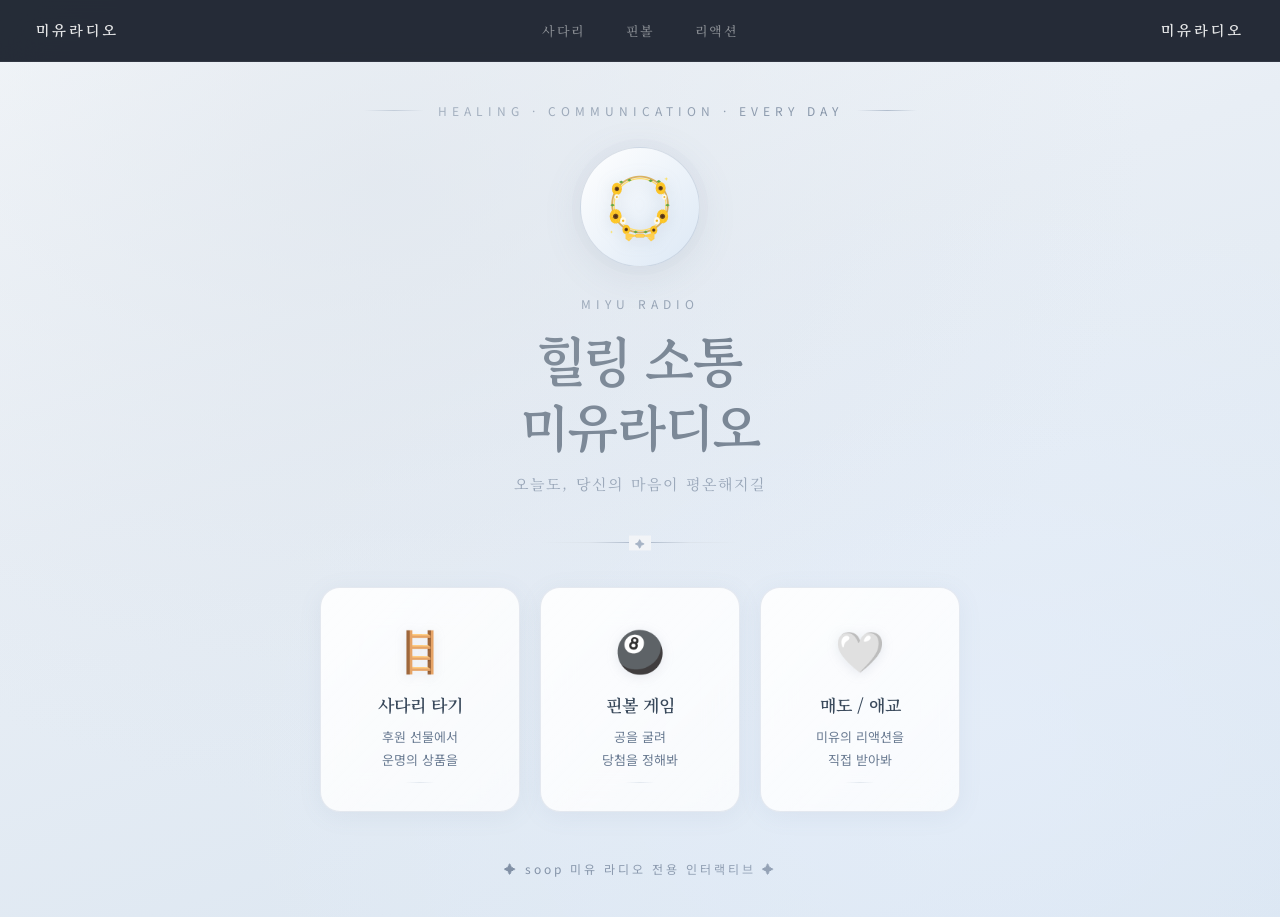
==== commit bbfd551c: "Connect sunflower picnic assets to HTML/CSS - index.html: logo-badge.png 연결 (emoji → img) - ladder.h" ====
--- a/index.html
+++ b/index.html
@@ -25,7 +25,7 @@
 <!-- ════ INTRO ════ -->
 <section id="page-intro" class="page active">
   <div class="intro-ornament">HEALING · COMMUNICATION · EVERY DAY</div>
-  <div class="intro-logo-wrap"></div>
+  <div class="intro-logo-wrap"><img src="/assets/common/logo-badge.png" alt="미유라디오"></div>
   <div class="intro-tag">MIYU RADIO</div>
   <h1 class="intro-title">힐링 소통<br>미유라디오</h1>
   <p class="intro-subtitle">오늘도, 당신의 마음이 평온해지길</p>
--- a/css/index.css
+++ b/css/index.css
@@ -58,8 +58,10 @@
   display:flex; align-items:center; justify-content:center;
   position:relative;
 }
-.intro-logo-wrap::before{
-  content:'🦢'; font-size:42px; filter:drop-shadow(0 2px 8px rgba(107,124,147,.2));
+.intro-logo-wrap img{
+  width:80px; height:80px; border-radius:50%;
+  object-fit:contain;
+  filter:drop-shadow(0 2px 8px rgba(107,124,147,.2));
 }
 
 .intro-tag{
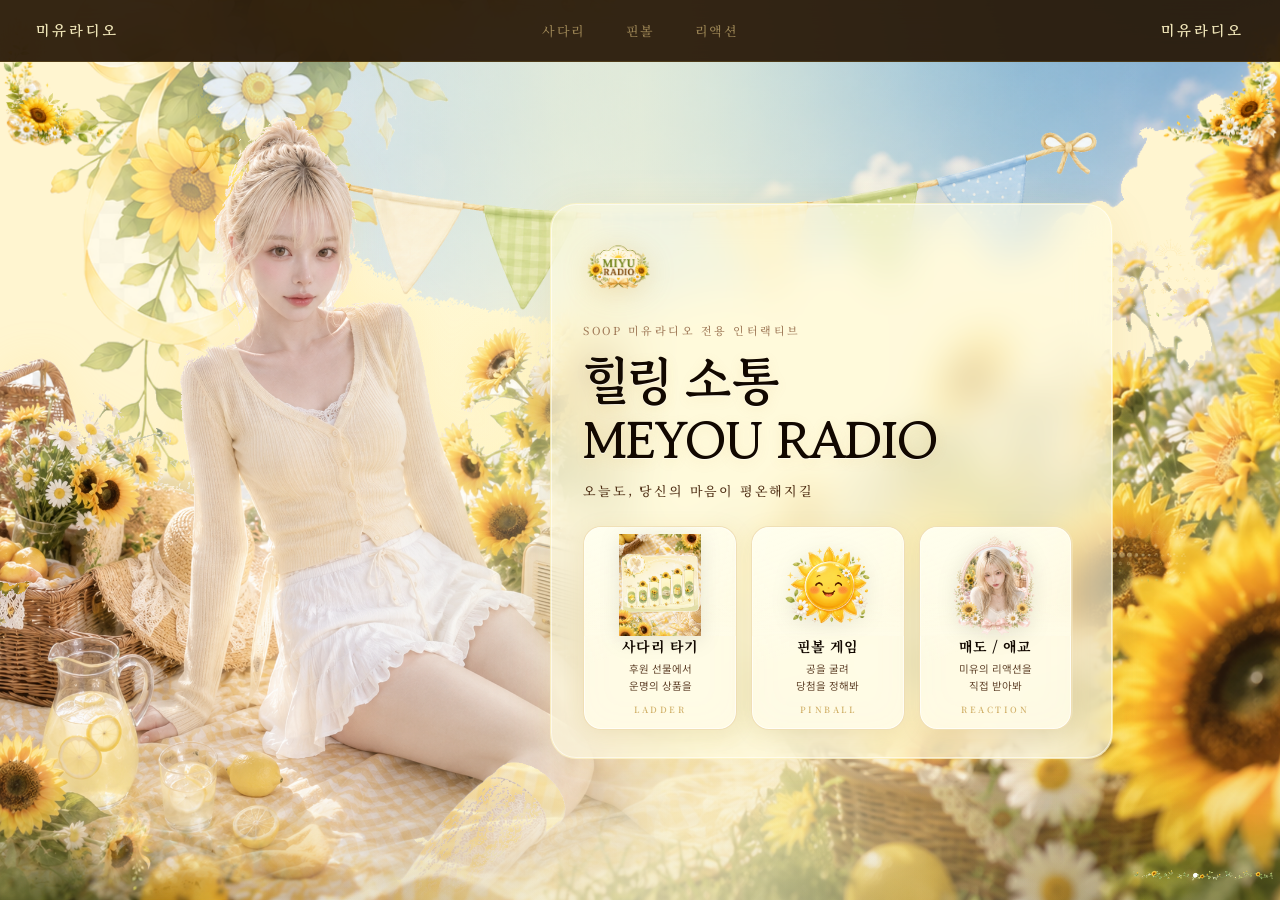
==== commit 08e2d879: "Redesign intro page with sunflower picnic concept - Apply BFS flood-fill PNG background removal to a" ====
--- a/index.html
+++ b/index.html
@@ -22,35 +22,66 @@
 
 <canvas id="snow-canvas"></canvas>
 
-<!-- ════ INTRO ════ -->
+<!-- ════ INTRO — SUNFLOWER PICNIC FIELD ════ -->
 <section id="page-intro" class="page active">
-  <div class="intro-ornament">HEALING · COMMUNICATION · EVERY DAY</div>
-  <div class="intro-logo-wrap"><img src="/assets/common/logo-badge.png" alt="미유라디오"></div>
-  <div class="intro-tag">MIYU RADIO</div>
-  <h1 class="intro-title">힐링 소통<br>미유라디오</h1>
-  <p class="intro-subtitle">오늘도, 당신의 마음이 평온해지길</p>
-  <div class="intro-divider"></div>
-  <div class="menu-cards">
-    <div class="menu-card" onclick="location.href='ladder.html'">
-      <span class="menu-card-icon">🪜</span>
-      <div class="menu-card-title">사다리 타기</div>
-      <div class="menu-card-desc">후원 선물에서<br>운명의 상품을</div>
-      <div class="menu-card-line"></div>
-    </div>
-    <div class="menu-card" onclick="location.href='pinball.html'">
-      <span class="menu-card-icon">🎱</span>
-      <div class="menu-card-title">핀볼 게임</div>
-      <div class="menu-card-desc">공을 굴려<br>당첨을 정해봐</div>
-      <div class="menu-card-line"></div>
-    </div>
-    <div class="menu-card" onclick="location.href='reaction.html'">
-      <span class="menu-card-icon">🤍</span>
-      <div class="menu-card-title">매도 / 애교</div>
-      <div class="menu-card-desc">미유의 리액션을<br>직접 받아봐</div>
-      <div class="menu-card-line"></div>
-    </div>
-  </div>
-  <p class="intro-foot">✦ soop 미유 라디오 전용 인터랙티브 ✦</p>
+
+  <!-- ── Deco Layer ── -->
+  <div class="intro-deco-layer">
+    <img class="id-corner id-corner-tl" src="assets/common/floral-corner-tl.png" alt="">
+    <img class="id-corner id-corner-tr" src="assets/common/floral-corner-tr.png" alt="">
+    <img class="id-corner id-corner-bl" src="assets/common/floral-corner-bl.png" alt="">
+    <img class="id-corner id-corner-br" src="assets/common/floral-corner-br.png" alt="">
+    <img class="id-bunting" src="assets/common/deco-bunting.png" alt="">
+    <img class="id-sparkle" src="assets/common/deco-sparkle-set.png" alt="">
+    <img class="id-sparkle-l" src="assets/common/deco-sparkle-set.png" alt="">
+    <img class="id-vine" src="assets/common/deco-vine-horizontal.png" alt="">
+  </div>
+
+  <!-- ── Hero (left character) ── -->
+  <div class="intro-hero-layer">
+    <img class="hero-main-img" src="assets/index/hero-main.png" alt="미유">
+  </div>
+
+  <!-- ── Gradient bridge: hero → content ── -->
+  <div class="intro-hero-fade"></div>
+
+  <!-- ── Content (right side) ── -->
+  <div class="intro-content">
+    <div class="intro-badge-wrap">
+      <img src="assets/common/logo-badge.png" alt="MEYOU RADIO" class="intro-logo-img">
+    </div>
+    <div class="intro-ornament">SOOP 미유라디오 전용 인터랙티브</div>
+    <h1 class="intro-title">힐링 소통<br>MEYOU RADIO</h1>
+    <p class="intro-subtitle">오늘도, 당신의 마음이 평온해지길</p>
+
+    <div class="menu-cards">
+      <div class="menu-card" onclick="location.href='ladder.html'">
+        <div class="card-deco-img">
+          <img src="assets/index/banner-event.png" alt="">
+        </div>
+        <div class="menu-card-title">사다리 타기</div>
+        <div class="menu-card-desc">후원 선물에서<br>운명의 상품을</div>
+        <div class="card-tag">LADDER</div>
+      </div>
+      <div class="menu-card" onclick="location.href='pinball.html'">
+        <div class="card-deco-img">
+          <img src="assets/pinball/pinball-sun-face.png" alt="">
+        </div>
+        <div class="menu-card-title">핀볼 게임</div>
+        <div class="menu-card-desc">공을 굴려<br>당첨을 정해봐</div>
+        <div class="card-tag">PINBALL</div>
+      </div>
+      <div class="menu-card" onclick="location.href='reaction.html'">
+        <div class="card-deco-img">
+          <img src="assets/reaction/avatar.png" alt="">
+        </div>
+        <div class="menu-card-title">매도 / 애교</div>
+        <div class="menu-card-desc">미유의 리액션을<br>직접 받아봐</div>
+        <div class="card-tag">REACTION</div>
+      </div>
+    </div>
+  </div>
+
 </section>
 
 <!-- ════ LADDER ════ -->
--- a/css/index.css
+++ b/css/index.css
@@ -9,6 +9,13 @@
   --pale-b:  #EAF2FF;
   --lavender:#EDE7FA;
   --gold:    #c8b89a;
+  /* picnic palette */
+  --cream:   #FFF8E7;
+  --sun-y:   #F7C948;
+  --sun-dk:  #C8860A;
+  --sage:    #7DA87B;
+  --brn:     #8B5E3C;
+  --brn-lt:  #C4935A;
 }
 *{margin:0;padding:0;box-sizing:border-box;}
 html{scroll-behavior:smooth;}
@@ -22,106 +29,306 @@
 .page.active{display:block;}
 
 /* ════════════════════════════════
-   INTRO
+   INTRO — SUNFLOWER PICNIC FIELD
 ════════════════════════════════ */
 #page-intro{
-  background: linear-gradient(160deg, #f8fafc 0%, #e8eef5 40%, #d8e4f0 100%);
-  display:flex; flex-direction:column; align-items:center; justify-content:center;
-  min-height:100vh; text-align:center; padding:102px 20px 40px;
-  position:relative; overflow:hidden;
+  position:relative;
+  min-height:100svh;
+  overflow:hidden;
+  background:url('../assets/index/hero-bg-sunflower-field.png') center/cover no-repeat, #FFF5D0;
+  display:flex;
+  align-items:stretch;
+  padding-top:62px;
 }
 #page-intro.active{display:flex;}
 
-/* misty overlay */
+/* subtle center overlay — fades away on right so field/sky shows through */
 #page-intro::before{
-  content:''; position:absolute; inset:0;
-  background: radial-gradient(ellipse at 30% 20%, rgba(220,227,235,.6) 0%, transparent 60%),
-              radial-gradient(ellipse at 75% 80%, rgba(234,242,255,.5) 0%, transparent 55%);
+  content:'';position:absolute;inset:0;z-index:1;
   pointer-events:none;
-}
-
+  background:
+    linear-gradient(to right,
+      transparent 0%,
+      transparent 18%,
+      rgba(255,250,210,.22) 32%,
+      rgba(255,250,210,.46) 44%,
+      rgba(255,250,210,.36) 56%,
+      rgba(255,250,210,.10) 72%,
+      transparent 90%
+    ),
+    linear-gradient(to top,
+      rgba(18,10,0,.12) 0%,
+      transparent 16%
+    );
+}
+
+/* ── DECO LAYER ── */
+.intro-deco-layer{
+  position:absolute;inset:0;pointer-events:none;z-index:2;
+}
+.intro-deco-layer img{
+  position:absolute;pointer-events:none;user-select:none;
+}
+
+/* floral corners */
+.id-corner{width:clamp(100px,12vw,195px);}
+.id-corner-tl{top:0;left:0;}
+.id-corner-tr{top:0;right:0;}
+.id-corner-bl{bottom:0;left:0;}
+.id-corner-br{bottom:0;right:0;}
+
+/* bunting across top */
+.id-bunting{
+  top:62px;left:50%;transform:translateX(-50%);
+  width:min(940px,94vw);opacity:.9;
+}
+
+/* sparkle — right side, subtle */
+.id-sparkle{
+  width:clamp(75px,9vw,130px);
+  top:26%;right:5%;
+  opacity:.62;
+  animation:sparkle-blink 3.5s ease-in-out infinite;
+}
+.id-sparkle-l{
+  width:clamp(55px,6.5vw,95px);
+  top:58%;right:7%;
+  opacity:.42;
+  animation:sparkle-blink 3.5s ease-in-out infinite 1.8s;
+}
+
+/* vine bottom */
+.id-vine{
+  bottom:0;left:0;
+  width:100%;height:auto;
+  opacity:.48;
+}
+
+/* ── HERO LAYER (left character) ── */
+.intro-hero-layer{
+  position:absolute;
+  left:0;bottom:0;
+  height:calc(100svh - 62px);
+  max-height:920px;
+  z-index:3;
+  pointer-events:none;
+}
+.hero-main-img{
+  height:100%;width:auto;display:block;
+  -webkit-mask-image:
+    linear-gradient(to top,  transparent 0%, rgba(0,0,0,.6) 6%, black 14%),
+    linear-gradient(to left, transparent 0%, rgba(0,0,0,.5) 8%, black 20%);
+  -webkit-mask-composite:source-in;
+  mask-image:
+    linear-gradient(to top,  transparent 0%, rgba(0,0,0,.6) 6%, black 14%),
+    linear-gradient(to left, transparent 0%, rgba(0,0,0,.5) 8%, black 20%);
+  mask-composite:intersect;
+  filter:drop-shadow(0 0 20px rgba(255,220,100,.18));
+}
+
+/* gradient bridge: fades hero right edge into content */
+.intro-hero-fade{
+  position:absolute;inset:0;
+  z-index:4;pointer-events:none;
+  background:linear-gradient(to right,
+    transparent 0%,
+    transparent 26%,
+    rgba(255,250,215,.20) 38%,
+    rgba(255,250,215,.46) 50%,
+    rgba(255,250,215,.30) 62%,
+    rgba(255,250,215,.06) 80%,
+    transparent 94%
+  );
+}
+
+/* ── CONTENT (right side) — frosted glass panel ── */
+.intro-content{
+  position:relative;z-index:6;
+  display:flex;flex-direction:column;
+  align-items:flex-start;justify-content:center;
+  padding:28px 40px 28px 32px;
+  margin-left:clamp(220px,43%,620px);
+  margin-right:clamp(24px,5vw,72px);
+  align-self:center;
+  background:rgba(255,252,226,.60);
+  backdrop-filter:blur(18px);
+  -webkit-backdrop-filter:blur(18px);
+  border-radius:26px;
+  border:1px solid rgba(255,235,155,.32);
+  box-shadow:0 8px 48px rgba(180,130,20,.10), 0 0 0 1px rgba(255,255,255,.55) inset;
+}
+
+/* logo badge */
+.intro-badge-wrap{margin-bottom:14px;}
+.intro-logo-img{
+  height:clamp(52px,5.5vw,76px);width:auto;
+  filter:drop-shadow(0 4px 14px rgba(200,134,10,.22));
+}
+
+/* ornament */
 .intro-ornament{
-  font-size:12px; letter-spacing:5px; color:var(--slate); text-transform:uppercase;
-  margin-bottom:28px; font-weight:400;
-  display:flex; align-items:center; gap:14px;
-}
-.intro-ornament::before,.intro-ornament::after{
-  content:''; display:block; width:60px; height:1px;
-  background:linear-gradient(90deg,transparent,var(--smoky),transparent);
-}
-
-.intro-logo-wrap{
-  width:120px; height:120px; border-radius:50%; margin:0 auto 28px;
-  background:linear-gradient(135deg,#ffffff,#dce8f5);
-  border:1.5px solid rgba(167,180,198,.4);
-  box-shadow: 0 8px 40px rgba(107,124,147,.12), 0 0 0 8px rgba(220,227,235,.35);
-  display:flex; align-items:center; justify-content:center;
-  position:relative;
-}
-.intro-logo-wrap img{
-  width:80px; height:80px; border-radius:50%;
-  object-fit:contain;
-  filter:drop-shadow(0 2px 8px rgba(107,124,147,.2));
-}
-
-.intro-tag{
-  font-size:12px; letter-spacing:5px; color:var(--slate); font-weight:400; margin-bottom:14px;
-}
+  font-size:11px;letter-spacing:2.5px;
+  color:var(--brn);font-weight:500;
+  font-family:'Noto Serif KR',serif;
+  text-transform:uppercase;
+  margin-bottom:11px;opacity:.82;
+}
+
+/* main title */
 .intro-title{
-  font-family:'Gowun Batang',serif; font-size:clamp(34px,6vw,54px); font-weight:700;
-  color:var(--ink); line-height:1.25; margin-bottom:12px;
+  font-family:'Gowun Batang',serif;
+  font-size:clamp(28px,4vw,52px);
+  font-weight:700;color:#120800;
+  line-height:1.2;margin-bottom:10px;
   letter-spacing:-1px;
-}
+  text-shadow:0 1px 0 rgba(255,255,255,.6), 0 3px 14px rgba(200,134,10,.12);
+}
+
+/* subtitle */
 .intro-subtitle{
-  font-family:'Noto Serif KR',serif; font-size:15px; color:var(--slate); font-weight:400;
-  letter-spacing:2px; margin-bottom:48px;
-}
-
-.intro-divider{
-  width:200px; height:1px; margin:0 auto 44px;
-  background:linear-gradient(90deg,transparent,var(--moonlit),var(--smoky),var(--moonlit),transparent);
-  position:relative;
-}
-.intro-divider::before{
-  content:'✦'; position:absolute; top:50%; left:50%; transform:translate(-50%,-50%);
-  color:var(--smoky); font-size:10px; background:var(--mist); padding:0 6px;
-}
-
+  font-family:'Noto Serif KR',serif;
+  font-size:13px;color:#3D1A00;
+  font-weight:500;letter-spacing:1.8px;
+  margin-bottom:26px;opacity:.9;
+}
+
+/* ── MENU CARDS ── */
 .menu-cards{
-  display:flex; gap:20px; flex-wrap:wrap; justify-content:center; margin-bottom:48px;
-}
+  display:flex;gap:14px;flex-wrap:nowrap;
+  align-items:stretch;
+  justify-content:flex-start;
+}
+
 .menu-card{
-  width:200px; padding:32px 20px 28px;
-  background:rgba(255,255,255,.75);
-  border:1px solid rgba(167,180,198,.25);
-  border-radius:20px; cursor:pointer; text-align:center;
-  backdrop-filter:blur(16px);
-  box-shadow:0 4px 24px rgba(107,124,147,.08);
+  width:clamp(138px,12vw,168px);
+  background:rgba(255,252,232,.88);
+  border:1.5px solid rgba(200,150,60,.28);
+  border-radius:18px;cursor:pointer;
+  text-align:center;
+  backdrop-filter:blur(18px);
+  box-shadow:0 4px 22px rgba(180,130,30,.1),0 0 0 1px rgba(255,255,255,.7) inset;
   transition:all .35s cubic-bezier(.34,1.56,.64,1);
-  position:relative; overflow:hidden;
+  position:relative;overflow:hidden;
+  display:flex;flex-direction:column;align-items:center;
+  padding-bottom:14px;
 }
 .menu-card::before{
-  content:''; position:absolute; inset:0;
-  background:linear-gradient(135deg,rgba(255,255,255,.6),transparent);
-  border-radius:20px;
+  content:'';position:absolute;inset:0;
+  background:linear-gradient(160deg,rgba(255,255,240,.82) 0%,transparent 55%);
+  border-radius:18px;pointer-events:none;
 }
 .menu-card:hover{
   transform:translateY(-8px);
-  box-shadow:0 16px 48px rgba(107,124,147,.15);
-  border-color:rgba(143,168,196,.4);
-}
-.menu-card-icon{font-size:40px;margin-bottom:14px;display:block;filter:drop-shadow(0 2px 6px rgba(107,124,147,.15));}
+  box-shadow:0 16px 46px rgba(180,130,30,.18),0 0 0 2px rgba(247,201,72,.45);
+}
+
+/* card image */
+.card-deco-img{
+  width:100%;height:clamp(84px,8.5vw,110px);
+  display:flex;align-items:flex-end;justify-content:center;
+  padding:0 10px;position:relative;
+}
+.card-deco-img::after{
+  content:'';position:absolute;bottom:0;left:0;right:0;height:34px;
+  background:linear-gradient(to top,rgba(255,252,232,.88),transparent);
+  pointer-events:none;
+}
+.card-deco-img img{
+  max-height:clamp(76px,8vw,102px);max-width:92%;
+  object-fit:contain;position:relative;z-index:1;
+  filter:drop-shadow(0 4px 10px rgba(0,0,0,.1));
+}
+
+/* card text */
 .menu-card-title{
-  font-family:'Noto Serif KR',serif; font-size:17px; font-weight:600;
-  color:var(--ink); margin-bottom:8px; position:relative;
-}
-.menu-card-desc{font-size:13px;color:var(--slate);line-height:1.8;position:relative;}
-.menu-card-line{
-  width:30px;height:1px;margin:10px auto 0;
-  background:linear-gradient(90deg,transparent,var(--moonlit),transparent);
-}
-
-.intro-foot{font-size:12px;color:var(--slate);letter-spacing:3px;font-weight:400;}
+  font-family:'Noto Serif KR',serif;
+  font-size:clamp(11.5px,1.1vw,14px);font-weight:700;
+  color:#120800;margin-bottom:5px;
+  padding:0 10px;position:relative;z-index:1;
+  letter-spacing:.4px;
+}
+.menu-card-desc{
+  font-size:10.5px;color:#3D1A00;
+  line-height:1.6;position:relative;z-index:1;
+  padding:0 10px;opacity:.8;
+}
+.card-tag{
+  margin-top:8px;
+  font-size:8.5px;letter-spacing:2.5px;
+  color:rgba(180,130,30,.62);
+  font-family:'Noto Serif KR',serif;font-weight:600;
+  position:relative;z-index:1;
+}
+
+/* old classes — hidden */
+.intro-logo-wrap,.intro-tag,.intro-divider,.intro-foot,.menu-card-icon,.menu-card-line{display:none;}
+
+/* ── ANIMATIONS ── */
+@keyframes hero-float{
+  0%,100%{transform:translateY(0);}
+  50%{transform:translateY(-8px);}
+}
+@keyframes float-slow{
+  0%,100%{transform:translateY(0) rotate(0deg);}
+  50%{transform:translateY(-7px) rotate(1deg);}
+}
+@keyframes sparkle-blink{
+  0%,100%{opacity:.62;transform:scale(1);}
+  50%{opacity:.3;transform:scale(1.06) rotate(4deg);}
+}
+@media(prefers-reduced-motion:reduce){
+  .id-sparkle,.id-sparkle-l{animation:none;}
+}
+
+/* ── INTRO RESPONSIVE ── */
+@media(max-width:1200px){
+  .id-corner{width:clamp(90px,11vw,155px);}
+  .menu-card{width:clamp(125px,11vw,152px);}
+  .intro-content{margin-left:clamp(200px,42%,580px);}
+}
+@media(max-width:900px){
+  #page-intro{
+    flex-direction:column;
+    align-items:center;
+    justify-content:flex-end;
+    padding-top:62px;
+    padding-bottom:36px;
+    min-height:100svh;
+    overflow-y:auto;
+  }
+  .intro-hero-layer{
+    height:58svh;
+    left:50%;bottom:auto;
+    top:62px;
+    transform:translateX(-50%);
+  }
+  .intro-hero-fade{display:none;}
+  #page-intro::before{
+    background:linear-gradient(to top,
+      rgba(255,250,215,.98) 0%,
+      rgba(255,250,215,.88) 32%,
+      rgba(255,250,215,.45) 60%,
+      transparent 78%
+    );
+  }
+  .intro-content{
+    margin-left:0;
+    align-items:center;
+    text-align:center;
+    padding:0 24px;
+  }
+  .menu-cards{flex-wrap:wrap;justify-content:center;}
+  .menu-card{width:140px;}
+  .id-corner{width:88px;}
+  .id-bunting{width:100vw;}
+  .id-sparkle,.id-sparkle-l,.id-vine{display:none;}
+}
+@media(max-width:480px){
+  .intro-title{font-size:26px;}
+  .menu-card{width:118px;}
+  .card-deco-img{height:72px;}
+  .card-deco-img img{max-height:66px;}
+}
 
 /* ════════════════════════════════
    SHARED LAYOUT
@@ -881,22 +1088,22 @@
 }
 
 /* ══════════════════════════════════
-   GLOBAL NAV BAR
+   GLOBAL NAV BAR — picnic warm
 ══════════════════════════════════ */
 .g-nav{
   position:fixed;top:0;left:0;right:0;z-index:999;
   height:62px;
-  background:rgba(22,28,40,0.93);
+  background:rgba(38,22,5,0.93);
   backdrop-filter:blur(18px);
   -webkit-backdrop-filter:blur(18px);
-  border-bottom:1px solid rgba(255,255,255,0.06);
+  border-bottom:1px solid rgba(247,201,72,0.14);
   display:flex;align-items:center;justify-content:space-between;
   padding:0 36px;
 }
 .g-nav-brand{
   font-family:'Gowun Batang',serif;
   font-size:15px;font-weight:700;
-  color:rgba(255,255,255,0.88);
+  color:rgba(255,245,198,0.92);
   letter-spacing:3px;text-decoration:none;
   transition:opacity .2s;
   flex:1;
@@ -907,19 +1114,19 @@
 .g-nav-link{
   font-family:'Noto Serif KR',serif;
   font-size:13px;font-weight:500;
-  color:rgba(255,255,255,0.45);
+  color:rgba(255,225,148,0.5);
   text-decoration:none;
   padding:8px 18px;border-radius:22px;
   transition:all .22s;
   letter-spacing:1.5px;
 }
 .g-nav-link:hover{
-  color:rgba(255,255,255,0.88);
-  background:rgba(255,255,255,0.08);
+  color:rgba(255,245,198,0.92);
+  background:rgba(247,201,72,0.1);
 }
 .g-nav-link.nav-active{
-  color:rgba(255,255,255,0.95);
-  background:rgba(255,255,255,0.11);
+  color:rgba(255,245,198,0.95);
+  background:rgba(247,201,72,0.13);
 }
 @media(max-width:480px){
   .g-nav{padding:0 18px;}
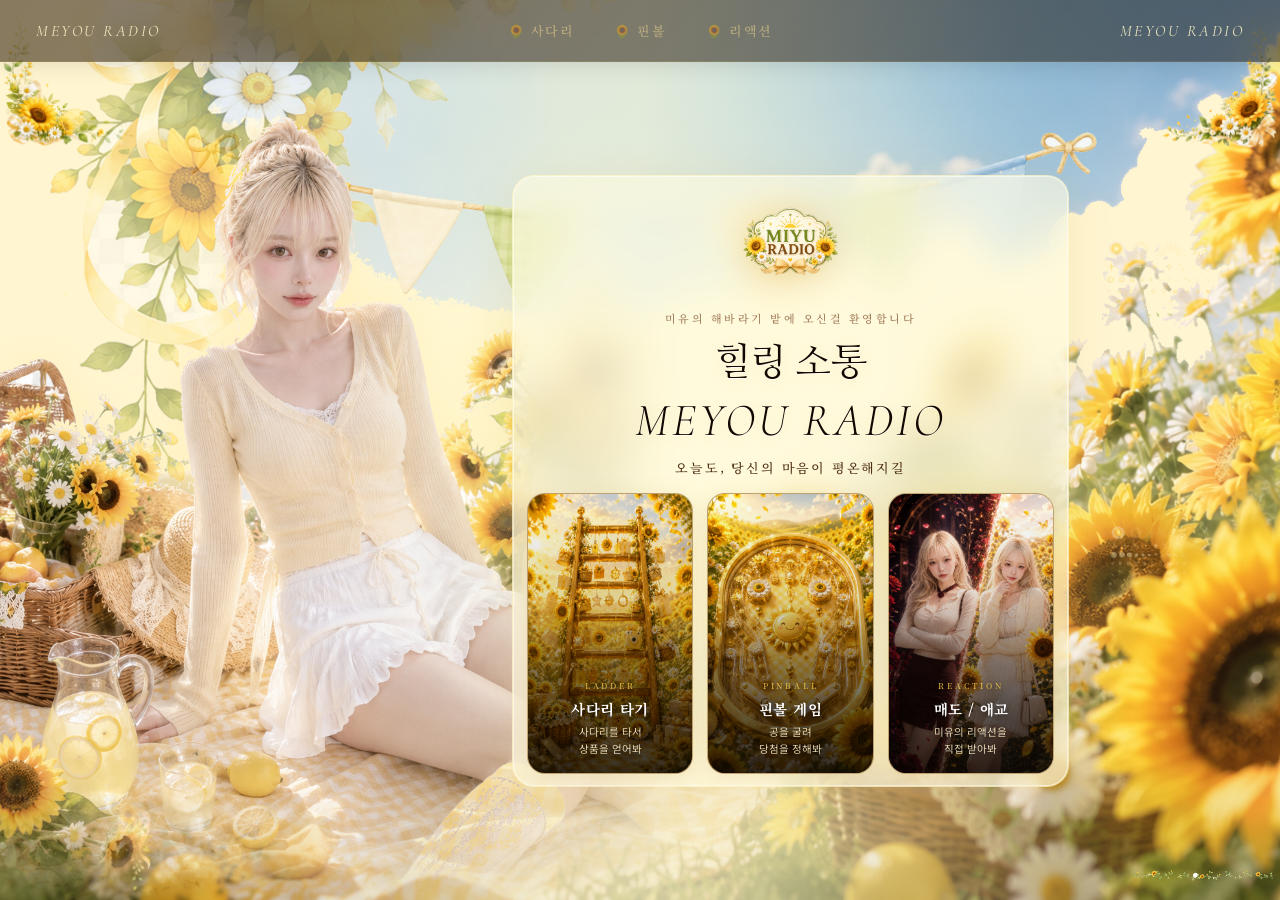
==== commit c2dbeb74: "Update intro page design: cards, nav, fonts, panel layout Co-Authored-By: Claude Sonnet 4.6 <noreply" ====
--- a/index.html
+++ b/index.html
@@ -5,19 +5,19 @@
 <meta name="viewport" content="width=device-width, initial-scale=1.0">
 <title>힐링 소통 미유라디오</title>
 <link rel="preconnect" href="https://fonts.googleapis.com">
-<link href="https://fonts.googleapis.com/css2?family=Noto+Serif+KR:wght@300;400;500;600;700&family=Noto+Sans+KR:wght@300;400;500&family=Gowun+Batang:wght@400;700&display=swap" rel="stylesheet">
+<link href="https://fonts.googleapis.com/css2?family=Noto+Serif+KR:wght@300;400;500;600;700&family=Noto+Sans+KR:wght@300;400;500&family=Gowun+Batang:wght@400;700&family=Cormorant+Garamond:ital,wght@1,300;1,400&family=Nanum+Myeongjo:wght@400;700&display=swap" rel="stylesheet">
 <link rel="stylesheet" href="css/index.css">
 </head>
 <body>
 
 <nav class="g-nav">
-  <a class="g-nav-brand" href="index.html">미유라디오</a>
+  <a class="g-nav-brand" href="index.html">MEYOU RADIO</a>
   <div class="g-nav-links">
-    <a class="g-nav-link" href="ladder.html">사다리</a>
-    <a class="g-nav-link" href="pinball.html">핀볼</a>
-    <a class="g-nav-link" href="reaction.html">리액션</a>
-  </div>
-  <a class="g-nav-brand" href="index.html">미유라디오</a>
+    <a class="g-nav-link" href="ladder.html">🌻 사다리</a>
+    <a class="g-nav-link" href="pinball.html">🌻 핀볼</a>
+    <a class="g-nav-link" href="reaction.html">🌻 리액션</a>
+  </div>
+  <a class="g-nav-brand" href="index.html">MEYOU RADIO</a>
 </nav>
 
 <canvas id="snow-canvas"></canvas>
@@ -50,34 +50,37 @@
     <div class="intro-badge-wrap">
       <img src="assets/common/logo-badge.png" alt="MEYOU RADIO" class="intro-logo-img">
     </div>
-    <div class="intro-ornament">SOOP 미유라디오 전용 인터랙티브</div>
-    <h1 class="intro-title">힐링 소통<br>MEYOU RADIO</h1>
+    <div class="intro-ornament">미유의 해바라기 밭에 오신걸 환영합니다</div>
+    <h1 class="intro-title"><span class="title-kr">힐링 소통</span><br><span class="title-en">MEYOU RADIO</span></h1>
     <p class="intro-subtitle">오늘도, 당신의 마음이 평온해지길</p>
 
     <div class="menu-cards">
       <div class="menu-card" onclick="location.href='ladder.html'">
-        <div class="card-deco-img">
-          <img src="assets/index/banner-event.png" alt="">
+        <img class="card-bg-img" src="assets/index/card-ladder-preview.png" alt="">
+        <div class="card-overlay"></div>
+        <div class="card-text-wrap">
+          <div class="card-tag">LADDER</div>
+          <div class="menu-card-title">사다리 타기</div>
+          <div class="menu-card-desc">사다리를 타서<br>상품을 얻어봐</div>
         </div>
-        <div class="menu-card-title">사다리 타기</div>
-        <div class="menu-card-desc">후원 선물에서<br>운명의 상품을</div>
-        <div class="card-tag">LADDER</div>
       </div>
       <div class="menu-card" onclick="location.href='pinball.html'">
-        <div class="card-deco-img">
-          <img src="assets/pinball/pinball-sun-face.png" alt="">
+        <img class="card-bg-img" src="assets/index/card-pinball-preview.png" alt="">
+        <div class="card-overlay"></div>
+        <div class="card-text-wrap">
+          <div class="card-tag">PINBALL</div>
+          <div class="menu-card-title">핀볼 게임</div>
+          <div class="menu-card-desc">공을 굴려<br>당첨을 정해봐</div>
         </div>
-        <div class="menu-card-title">핀볼 게임</div>
-        <div class="menu-card-desc">공을 굴려<br>당첨을 정해봐</div>
-        <div class="card-tag">PINBALL</div>
       </div>
       <div class="menu-card" onclick="location.href='reaction.html'">
-        <div class="card-deco-img">
-          <img src="assets/reaction/avatar.png" alt="">
+        <img class="card-bg-img" src="assets/index/card-reaction-preview.png" alt="">
+        <div class="card-overlay"></div>
+        <div class="card-text-wrap">
+          <div class="card-tag">REACTION</div>
+          <div class="menu-card-title">매도 / 애교</div>
+          <div class="menu-card-desc">미유의 리액션을<br>직접 받아봐</div>
         </div>
-        <div class="menu-card-title">매도 / 애교</div>
-        <div class="menu-card-desc">미유의 리액션을<br>직접 받아봐</div>
-        <div class="card-tag">REACTION</div>
       </div>
     </div>
   </div>
--- a/css/index.css
+++ b/css/index.css
@@ -145,24 +145,26 @@
 .intro-content{
   position:relative;z-index:6;
   display:flex;flex-direction:column;
-  align-items:flex-start;justify-content:center;
-  padding:28px 40px 28px 32px;
-  margin-left:clamp(220px,43%,620px);
-  margin-right:clamp(24px,5vw,72px);
+  align-items:center;justify-content:center;
+  padding:12px 14px 12px 14px;
+  margin-left:clamp(220px,40%,580px);
+  margin-right:clamp(16px,3vw,40px);
   align-self:center;
+  flex:0 0 auto;
+  width:fit-content;
   background:rgba(255,252,226,.60);
   backdrop-filter:blur(18px);
   -webkit-backdrop-filter:blur(18px);
-  border-radius:26px;
+  border-radius:22px;
   border:1px solid rgba(255,235,155,.32);
   box-shadow:0 8px 48px rgba(180,130,20,.10), 0 0 0 1px rgba(255,255,255,.55) inset;
 }
 
 /* logo badge */
-.intro-badge-wrap{margin-bottom:14px;}
+.intro-badge-wrap{margin-bottom:8px;}
 .intro-logo-img{
-  height:clamp(52px,5.5vw,76px);width:auto;
-  filter:drop-shadow(0 4px 14px rgba(200,134,10,.22));
+  height:clamp(84px,8.5vw,118px);width:auto;
+  filter:drop-shadow(0 4px 18px rgba(200,134,10,.32));
 }
 
 /* ornament */
@@ -171,17 +173,31 @@
   color:var(--brn);font-weight:500;
   font-family:'Noto Serif KR',serif;
   text-transform:uppercase;
-  margin-bottom:11px;opacity:.82;
+  margin-bottom:7px;opacity:.82;
+  text-align:center;
 }
 
 /* main title */
 .intro-title{
   font-family:'Gowun Batang',serif;
-  font-size:clamp(28px,4vw,52px);
+  font-size:clamp(26px,3vw,44px);
   font-weight:700;color:#120800;
-  line-height:1.2;margin-bottom:10px;
-  letter-spacing:-1px;
+  line-height:1.35;margin-bottom:6px;
+  letter-spacing:-0.5px;
+  text-align:center;
   text-shadow:0 1px 0 rgba(255,255,255,.6), 0 3px 14px rgba(200,134,10,.12);
+}
+.title-kr{
+  font-family:'Nanum Myeongjo',serif;
+  font-weight:400;
+}
+.title-en{
+  font-family:'Cormorant Garamond',serif;
+  font-size:1.2em;
+  font-weight:300;
+  font-style:italic;
+  letter-spacing:3px;
+  display:inline-block;
 }
 
 /* subtitle */
@@ -189,75 +205,85 @@
   font-family:'Noto Serif KR',serif;
   font-size:13px;color:#3D1A00;
   font-weight:500;letter-spacing:1.8px;
-  margin-bottom:26px;opacity:.9;
+  margin-bottom:16px;opacity:.9;
+  text-align:center;
 }
 
 /* ── MENU CARDS ── */
 .menu-cards{
   display:flex;gap:14px;flex-wrap:nowrap;
   align-items:stretch;
-  justify-content:flex-start;
+  justify-content:center;
+  width:100%;
 }
 
 .menu-card{
-  width:clamp(138px,12vw,168px);
-  background:rgba(255,252,232,.88);
-  border:1.5px solid rgba(200,150,60,.28);
+  width:clamp(148px,13vw,185px);
+  height:clamp(250px,22vw,315px);
+  background:#b8a88a;
+  border:1.5px solid rgba(200,150,60,.35);
   border-radius:18px;cursor:pointer;
-  text-align:center;
-  backdrop-filter:blur(18px);
-  box-shadow:0 4px 22px rgba(180,130,30,.1),0 0 0 1px rgba(255,255,255,.7) inset;
-  transition:all .35s cubic-bezier(.34,1.56,.64,1);
+  box-shadow:0 4px 22px rgba(180,130,30,.15),0 0 0 1px rgba(255,255,255,.4) inset;
+  transition:transform .35s cubic-bezier(.34,1.56,.64,1),box-shadow .35s ease;
   position:relative;overflow:hidden;
-  display:flex;flex-direction:column;align-items:center;
-  padding-bottom:14px;
-}
-.menu-card::before{
-  content:'';position:absolute;inset:0;
-  background:linear-gradient(160deg,rgba(255,255,240,.82) 0%,transparent 55%);
-  border-radius:18px;pointer-events:none;
 }
 .menu-card:hover{
   transform:translateY(-8px);
-  box-shadow:0 16px 46px rgba(180,130,30,.18),0 0 0 2px rgba(247,201,72,.45);
-}
-
-/* card image */
-.card-deco-img{
-  width:100%;height:clamp(84px,8.5vw,110px);
-  display:flex;align-items:flex-end;justify-content:center;
-  padding:0 10px;position:relative;
-}
-.card-deco-img::after{
-  content:'';position:absolute;bottom:0;left:0;right:0;height:34px;
-  background:linear-gradient(to top,rgba(255,252,232,.88),transparent);
+  box-shadow:0 16px 46px rgba(180,130,30,.22),0 0 0 2px rgba(247,201,72,.45);
+}
+.menu-card:hover .card-bg-img{
+  transform:scale(1.06);
+}
+
+/* card full-bleed image */
+.card-bg-img{
+  position:absolute;inset:0;
+  width:100%;height:100%;
+  object-fit:cover;
+  transition:transform .45s cubic-bezier(.25,1,.5,1);
+}
+
+/* gradient overlay for readability */
+.card-overlay{
+  position:absolute;inset:0;
+  background:linear-gradient(
+    to top,
+    rgba(8,4,0,.82) 0%,
+    rgba(8,4,0,.48) 38%,
+    rgba(8,4,0,.12) 62%,
+    transparent 100%
+  );
   pointer-events:none;
 }
-.card-deco-img img{
-  max-height:clamp(76px,8vw,102px);max-width:92%;
-  object-fit:contain;position:relative;z-index:1;
-  filter:drop-shadow(0 4px 10px rgba(0,0,0,.1));
+
+/* text cluster at bottom */
+.card-text-wrap{
+  position:absolute;
+  bottom:0;left:0;right:0;
+  padding:0 13px 16px;
+  z-index:2;
+  text-align:center;
 }
 
 /* card text */
 .menu-card-title{
   font-family:'Noto Serif KR',serif;
-  font-size:clamp(11.5px,1.1vw,14px);font-weight:700;
-  color:#120800;margin-bottom:5px;
-  padding:0 10px;position:relative;z-index:1;
+  font-size:clamp(12px,1.15vw,14.5px);font-weight:700;
+  color:#fff;margin-bottom:4px;
   letter-spacing:.4px;
+  text-shadow:0 1px 8px rgba(0,0,0,.7),0 0 20px rgba(0,0,0,.4);
 }
 .menu-card-desc{
-  font-size:10.5px;color:#3D1A00;
-  line-height:1.6;position:relative;z-index:1;
-  padding:0 10px;opacity:.8;
+  font-size:10.5px;color:rgba(255,238,200,.88);
+  line-height:1.65;
+  text-shadow:0 1px 5px rgba(0,0,0,.6);
 }
 .card-tag{
-  margin-top:8px;
-  font-size:8.5px;letter-spacing:2.5px;
-  color:rgba(180,130,30,.62);
+  margin-bottom:7px;
+  font-size:8px;letter-spacing:2.8px;
+  color:rgba(247,201,72,.82);
   font-family:'Noto Serif KR',serif;font-weight:600;
-  position:relative;z-index:1;
+  text-shadow:0 1px 4px rgba(0,0,0,.5);
 }
 
 /* old classes — hidden */
@@ -318,16 +344,14 @@
     padding:0 24px;
   }
   .menu-cards{flex-wrap:wrap;justify-content:center;}
-  .menu-card{width:140px;}
+  .menu-card{width:140px;height:240px;}
   .id-corner{width:88px;}
   .id-bunting{width:100vw;}
   .id-sparkle,.id-sparkle-l,.id-vine{display:none;}
 }
 @media(max-width:480px){
   .intro-title{font-size:26px;}
-  .menu-card{width:118px;}
-  .card-deco-img{height:72px;}
-  .card-deco-img img{max-height:66px;}
+  .menu-card{width:118px;height:200px;}
 }
 
 /* ════════════════════════════════
@@ -1083,7 +1107,7 @@
   .tier-row{padding:0 12px 20px;}
   .tier-card{min-width:140px;}
   .tier-num{font-size:28px;}
-  .menu-card{width:160px;padding:24px 14px 20px;}
+  .menu-card{width:160px;height:270px;}
   .ball-grid{grid-template-columns:repeat(2,1fr);}
 }
 
@@ -1093,18 +1117,19 @@
 .g-nav{
   position:fixed;top:0;left:0;right:0;z-index:999;
   height:62px;
-  background:rgba(38,22,5,0.93);
-  backdrop-filter:blur(18px);
-  -webkit-backdrop-filter:blur(18px);
-  border-bottom:1px solid rgba(247,201,72,0.14);
+  background:linear-gradient(135deg,rgba(38,22,5,0.55),rgba(20,10,2,0.48));
+  backdrop-filter:blur(22px);
+  -webkit-backdrop-filter:blur(22px);
+  border-bottom:1px solid rgba(247,201,72,0.10);
+  box-shadow:0 1px 24px rgba(0,0,0,0.12);
   display:flex;align-items:center;justify-content:space-between;
   padding:0 36px;
 }
 .g-nav-brand{
-  font-family:'Gowun Batang',serif;
-  font-size:15px;font-weight:700;
-  color:rgba(255,245,198,0.92);
-  letter-spacing:3px;text-decoration:none;
+  font-family:'Cormorant Garamond','Gowun Batang',serif;
+  font-size:16px;font-weight:400;font-style:italic;
+  color:rgba(255,245,198,0.88);
+  letter-spacing:2.5px;text-decoration:none;
   transition:opacity .2s;
   flex:1;
 }
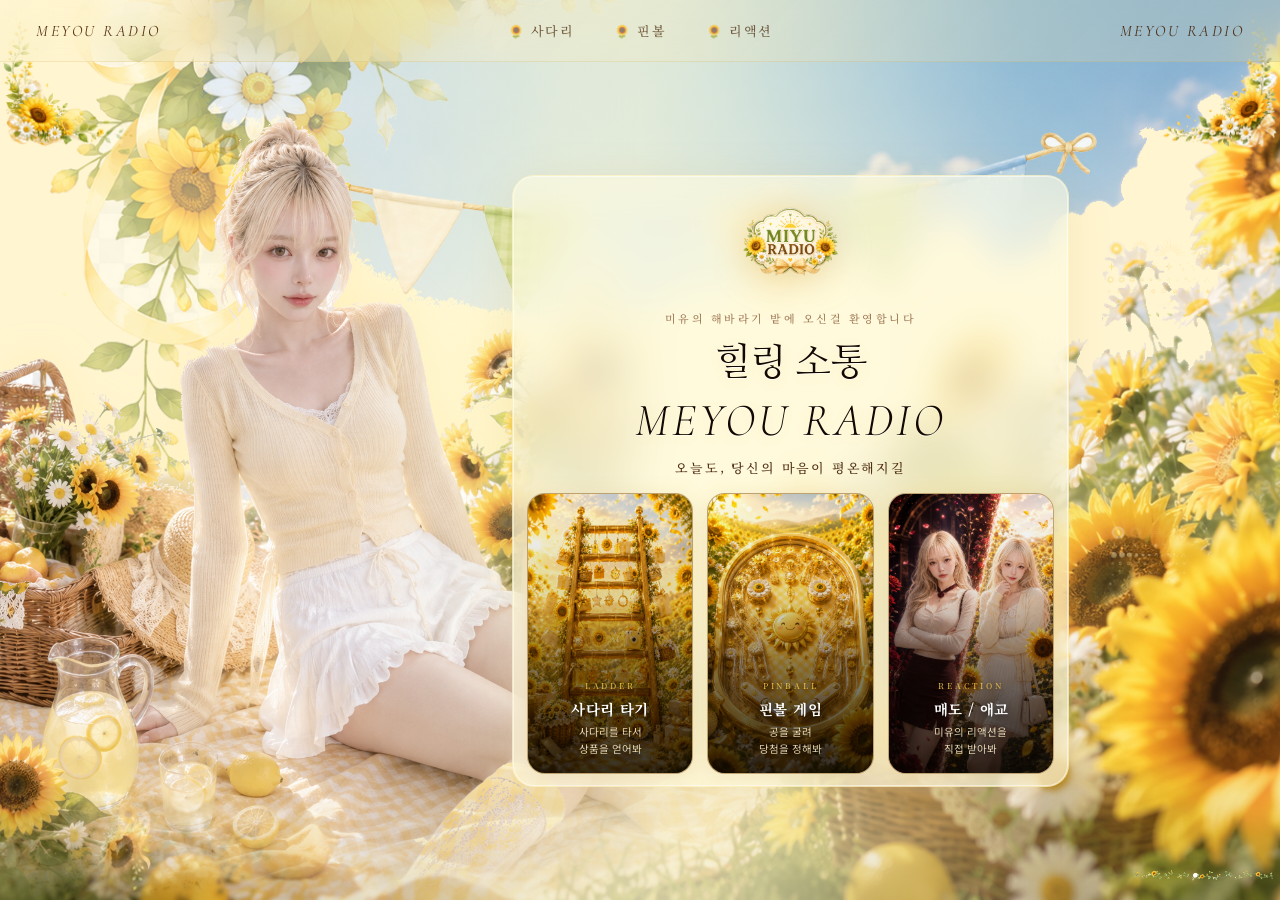
==== commit 606feb61: "Redesign ladder page with sunflower aesthetic + nav unification - 사다리 페이지 해바라기/피크닉 테마 전면 재디자인 - 벌칙 패" ====
--- a/index.html
+++ b/index.html
@@ -6,7 +6,7 @@
 <title>힐링 소통 미유라디오</title>
 <link rel="preconnect" href="https://fonts.googleapis.com">
 <link href="https://fonts.googleapis.com/css2?family=Noto+Serif+KR:wght@300;400;500;600;700&family=Noto+Sans+KR:wght@300;400;500&family=Gowun+Batang:wght@400;700&family=Cormorant+Garamond:ital,wght@1,300;1,400&family=Nanum+Myeongjo:wght@400;700&display=swap" rel="stylesheet">
-<link rel="stylesheet" href="css/index.css">
+<link rel="stylesheet" href="css/index.css?v=2">
 </head>
 <body>
 
--- a/css/index.css
+++ b/css/index.css
@@ -1117,18 +1117,17 @@
 .g-nav{
   position:fixed;top:0;left:0;right:0;z-index:999;
   height:62px;
-  background:linear-gradient(135deg,rgba(38,22,5,0.55),rgba(20,10,2,0.48));
+  background:linear-gradient(135deg,rgba(255,245,210,0.30),rgba(240,220,160,0.22));
   backdrop-filter:blur(22px);
   -webkit-backdrop-filter:blur(22px);
-  border-bottom:1px solid rgba(247,201,72,0.10);
-  box-shadow:0 1px 24px rgba(0,0,0,0.12);
+  border-bottom:1px solid rgba(200,160,60,0.18);
   display:flex;align-items:center;justify-content:space-between;
   padding:0 36px;
 }
 .g-nav-brand{
   font-family:'Cormorant Garamond','Gowun Batang',serif;
   font-size:16px;font-weight:400;font-style:italic;
-  color:rgba(255,245,198,0.88);
+  color:rgba(70,35,5,0.92);
   letter-spacing:2.5px;text-decoration:none;
   transition:opacity .2s;
   flex:1;
@@ -1139,19 +1138,19 @@
 .g-nav-link{
   font-family:'Noto Serif KR',serif;
   font-size:13px;font-weight:500;
-  color:rgba(255,225,148,0.5);
+  color:rgba(70,35,5,0.70);
   text-decoration:none;
   padding:8px 18px;border-radius:22px;
   transition:all .22s;
   letter-spacing:1.5px;
 }
 .g-nav-link:hover{
-  color:rgba(255,245,198,0.92);
-  background:rgba(247,201,72,0.1);
+  color:rgba(70,35,5,0.95);
+  background:rgba(200,140,30,0.15);
 }
 .g-nav-link.nav-active{
-  color:rgba(255,245,198,0.95);
-  background:rgba(247,201,72,0.13);
+  color:rgba(70,35,5,0.95);
+  background:rgba(200,140,30,0.18);
 }
 @media(max-width:480px){
   .g-nav{padding:0 18px;}
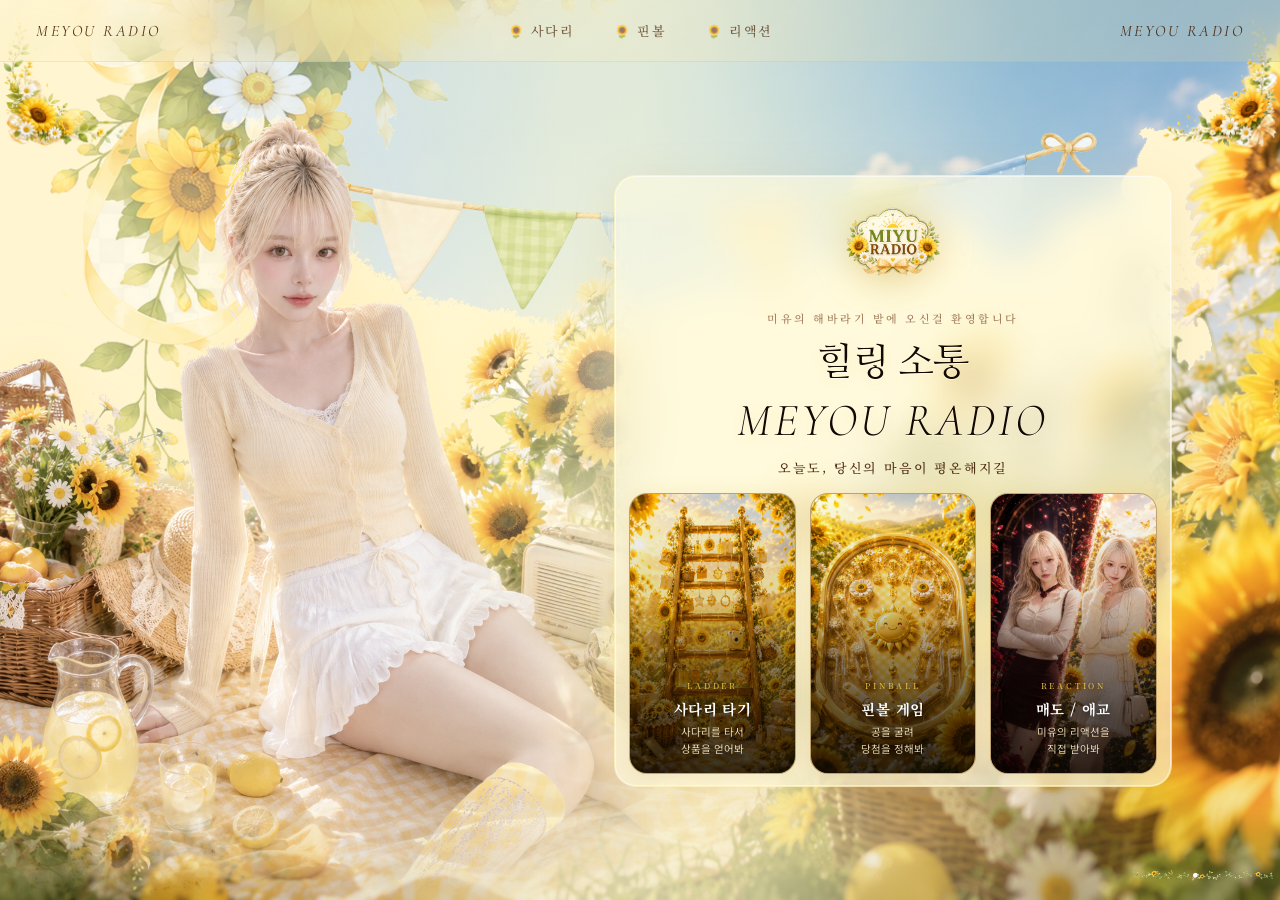
==== commit 2e7f8fe5: "Move intro content panel slightly to the right Co-Authored-By: Claude Sonnet 4.6 <noreply@anthropic." ====
--- a/index.html
+++ b/index.html
@@ -6,7 +6,7 @@
 <title>힐링 소통 미유라디오</title>
 <link rel="preconnect" href="https://fonts.googleapis.com">
 <link href="https://fonts.googleapis.com/css2?family=Noto+Serif+KR:wght@300;400;500;600;700&family=Noto+Sans+KR:wght@300;400;500&family=Gowun+Batang:wght@400;700&family=Cormorant+Garamond:ital,wght@1,300;1,400&family=Nanum+Myeongjo:wght@400;700&display=swap" rel="stylesheet">
-<link rel="stylesheet" href="css/index.css?v=2">
+<link rel="stylesheet" href="css/index.css?v=3">
 </head>
 <body>
 
--- a/css/index.css
+++ b/css/index.css
@@ -147,7 +147,7 @@
   display:flex;flex-direction:column;
   align-items:center;justify-content:center;
   padding:12px 14px 12px 14px;
-  margin-left:clamp(220px,40%,580px);
+  margin-left:clamp(280px,48%,660px);
   margin-right:clamp(16px,3vw,40px);
   align-self:center;
   flex:0 0 auto;
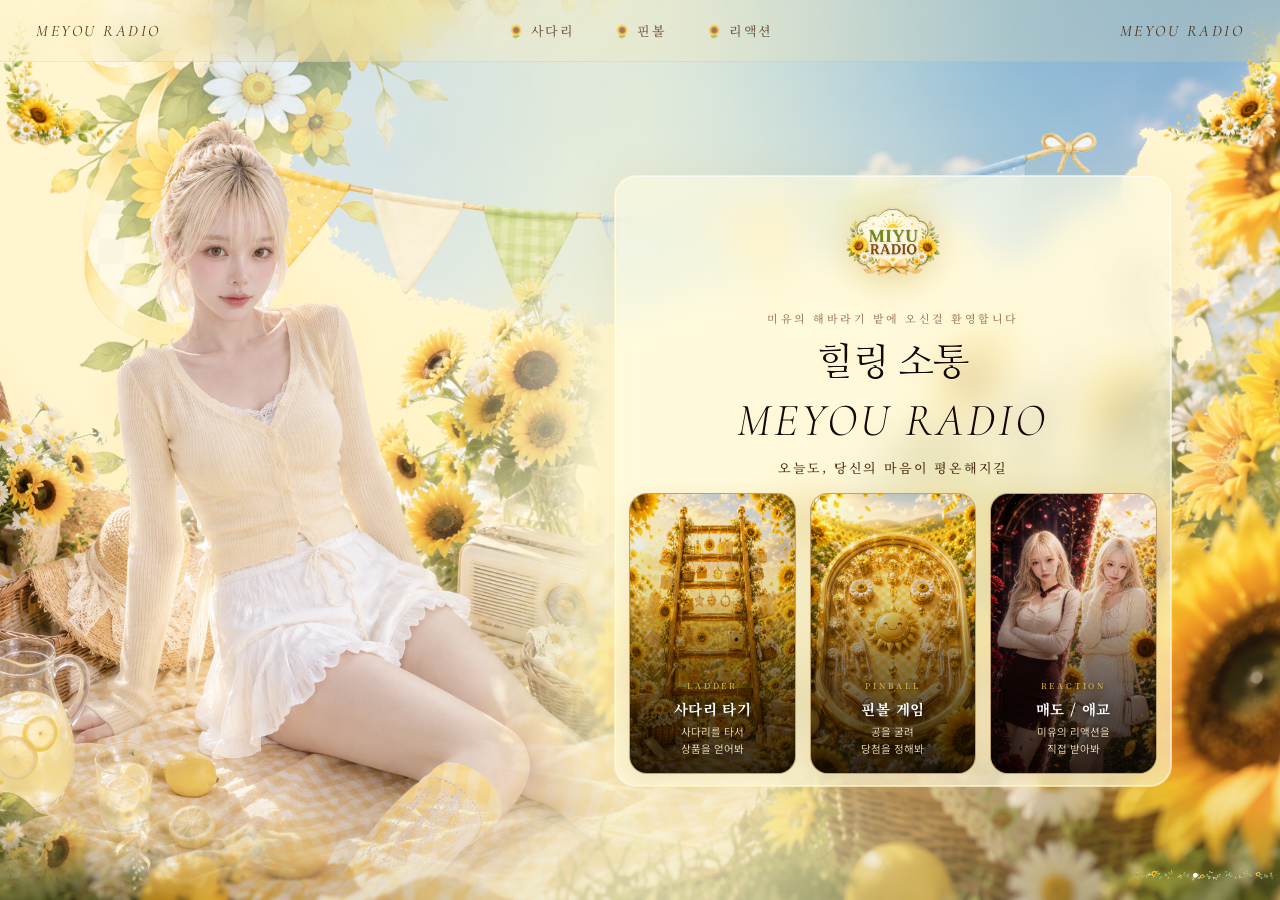
==== commit 75712559: "Add new pinball assets + fix PNG backgrounds + shift hero left - BFS re-applied to pb-circle-frame, " ====
--- a/index.html
+++ b/index.html
@@ -6,7 +6,7 @@
 <title>힐링 소통 미유라디오</title>
 <link rel="preconnect" href="https://fonts.googleapis.com">
 <link href="https://fonts.googleapis.com/css2?family=Noto+Serif+KR:wght@300;400;500;600;700&family=Noto+Sans+KR:wght@300;400;500&family=Gowun+Batang:wght@400;700&family=Cormorant+Garamond:ital,wght@1,300;1,400&family=Nanum+Myeongjo:wght@400;700&display=swap" rel="stylesheet">
-<link rel="stylesheet" href="css/index.css?v=3">
+<link rel="stylesheet" href="css/index.css?v=4">
 </head>
 <body>
 
--- a/css/index.css
+++ b/css/index.css
@@ -107,7 +107,7 @@
 /* ── HERO LAYER (left character) ── */
 .intro-hero-layer{
   position:absolute;
-  left:0;bottom:0;
+  left:-5vw;bottom:0;
   height:calc(100svh - 62px);
   max-height:920px;
   z-index:3;
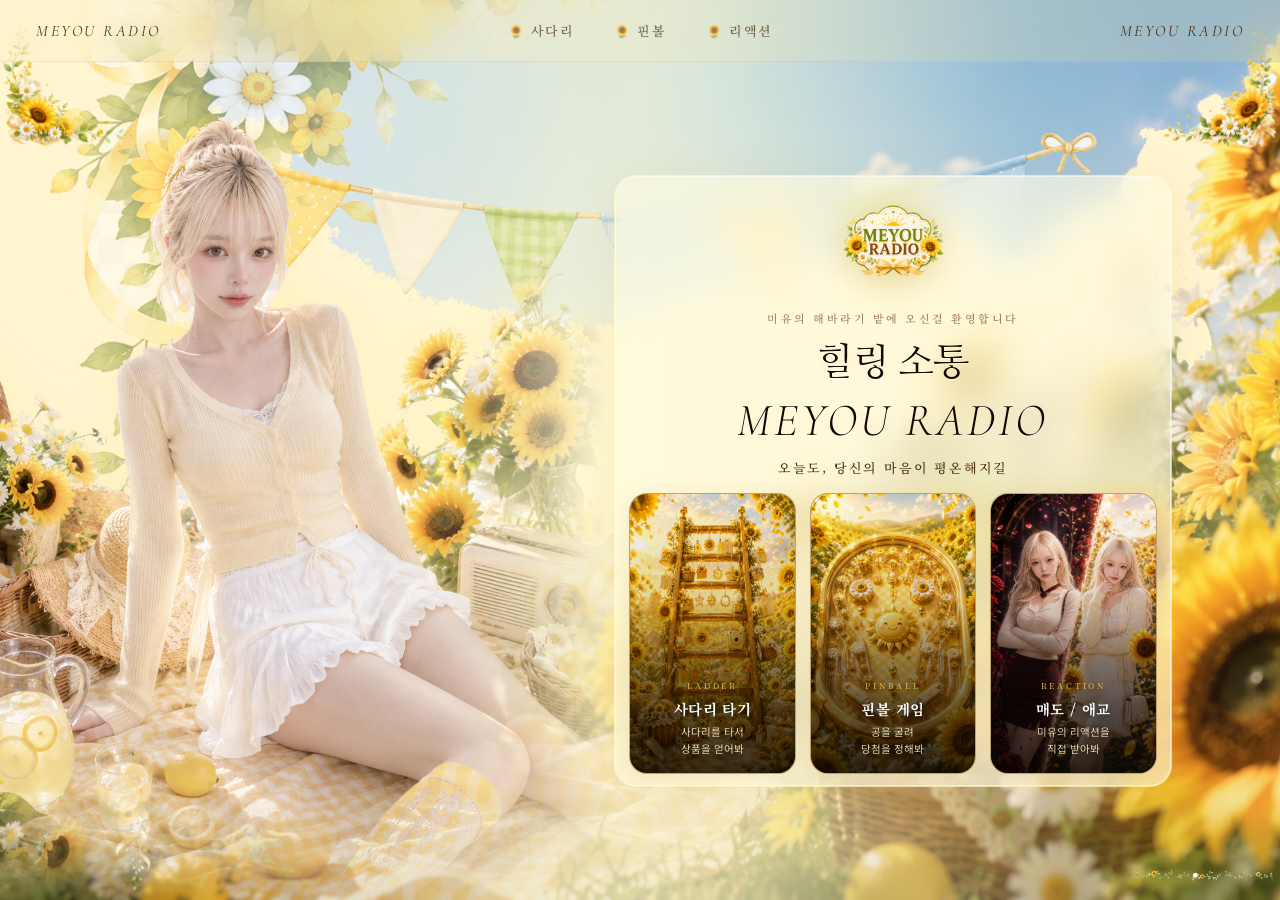
==== commit 8abf14a2: "perf: 페이지 간 이동 속도 개선 — prefetch 스크립트 추가 hover 시 즉시 + 유휴 시간에 다른 페이지 CSS/JS/이미지 백그라운드 로드  Co-Authored-" ====
--- a/index.html
+++ b/index.html
@@ -301,5 +301,6 @@
 </div>
 
 <script src="js/index.js"></script>
+<script src="js/prefetch.js"></script>
 </body>
 </html>
